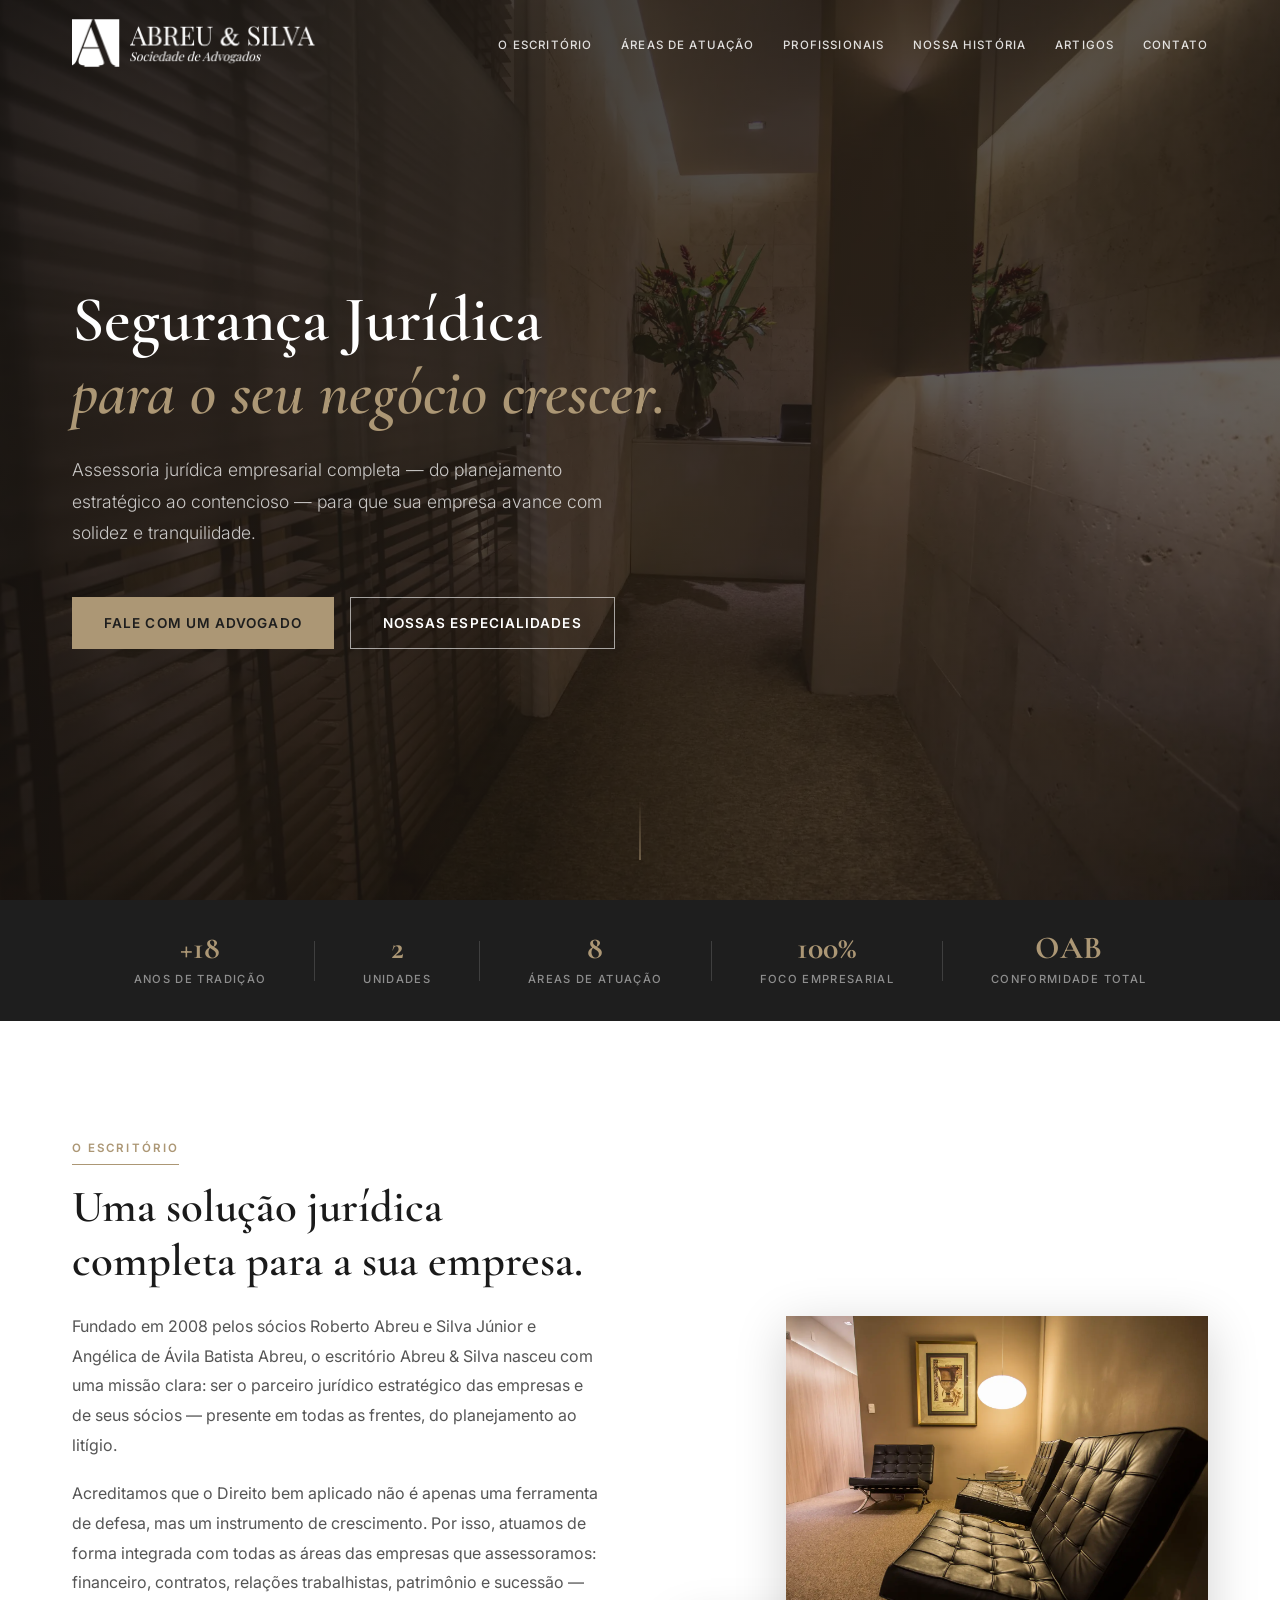
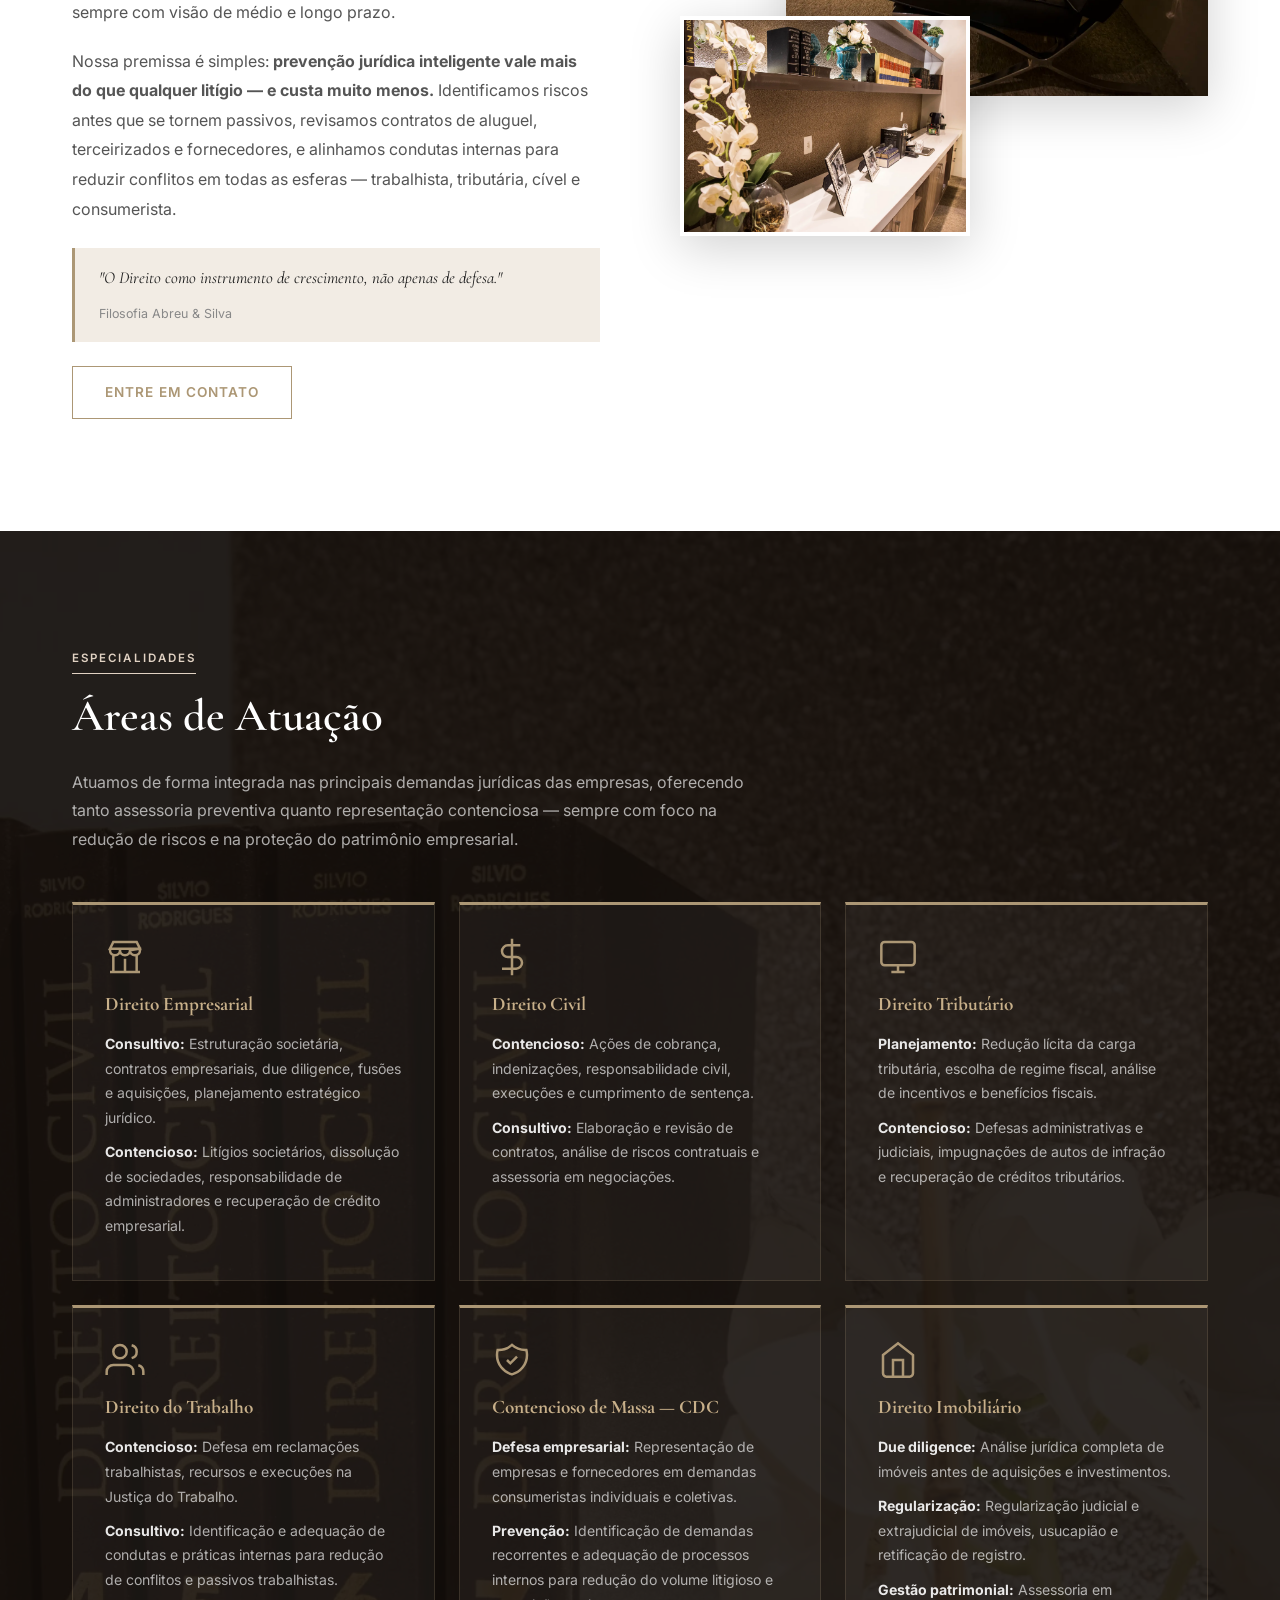
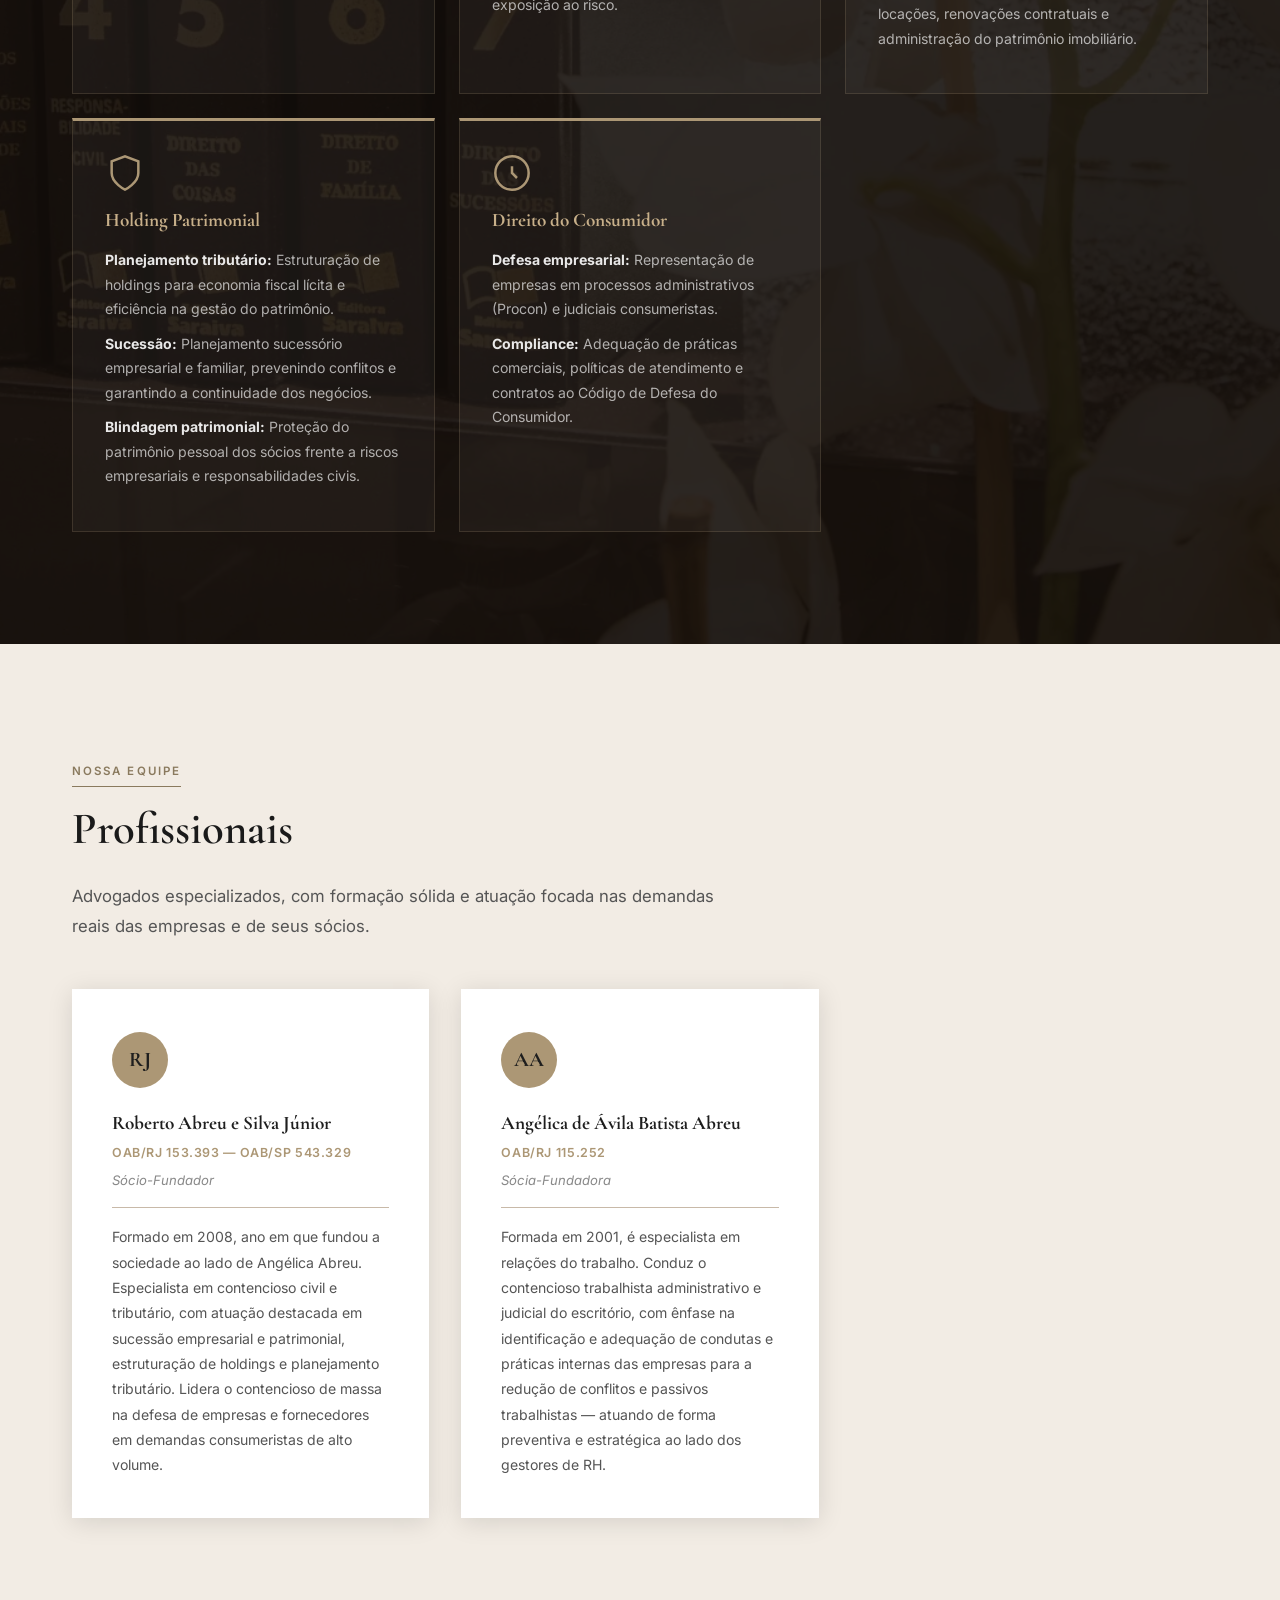
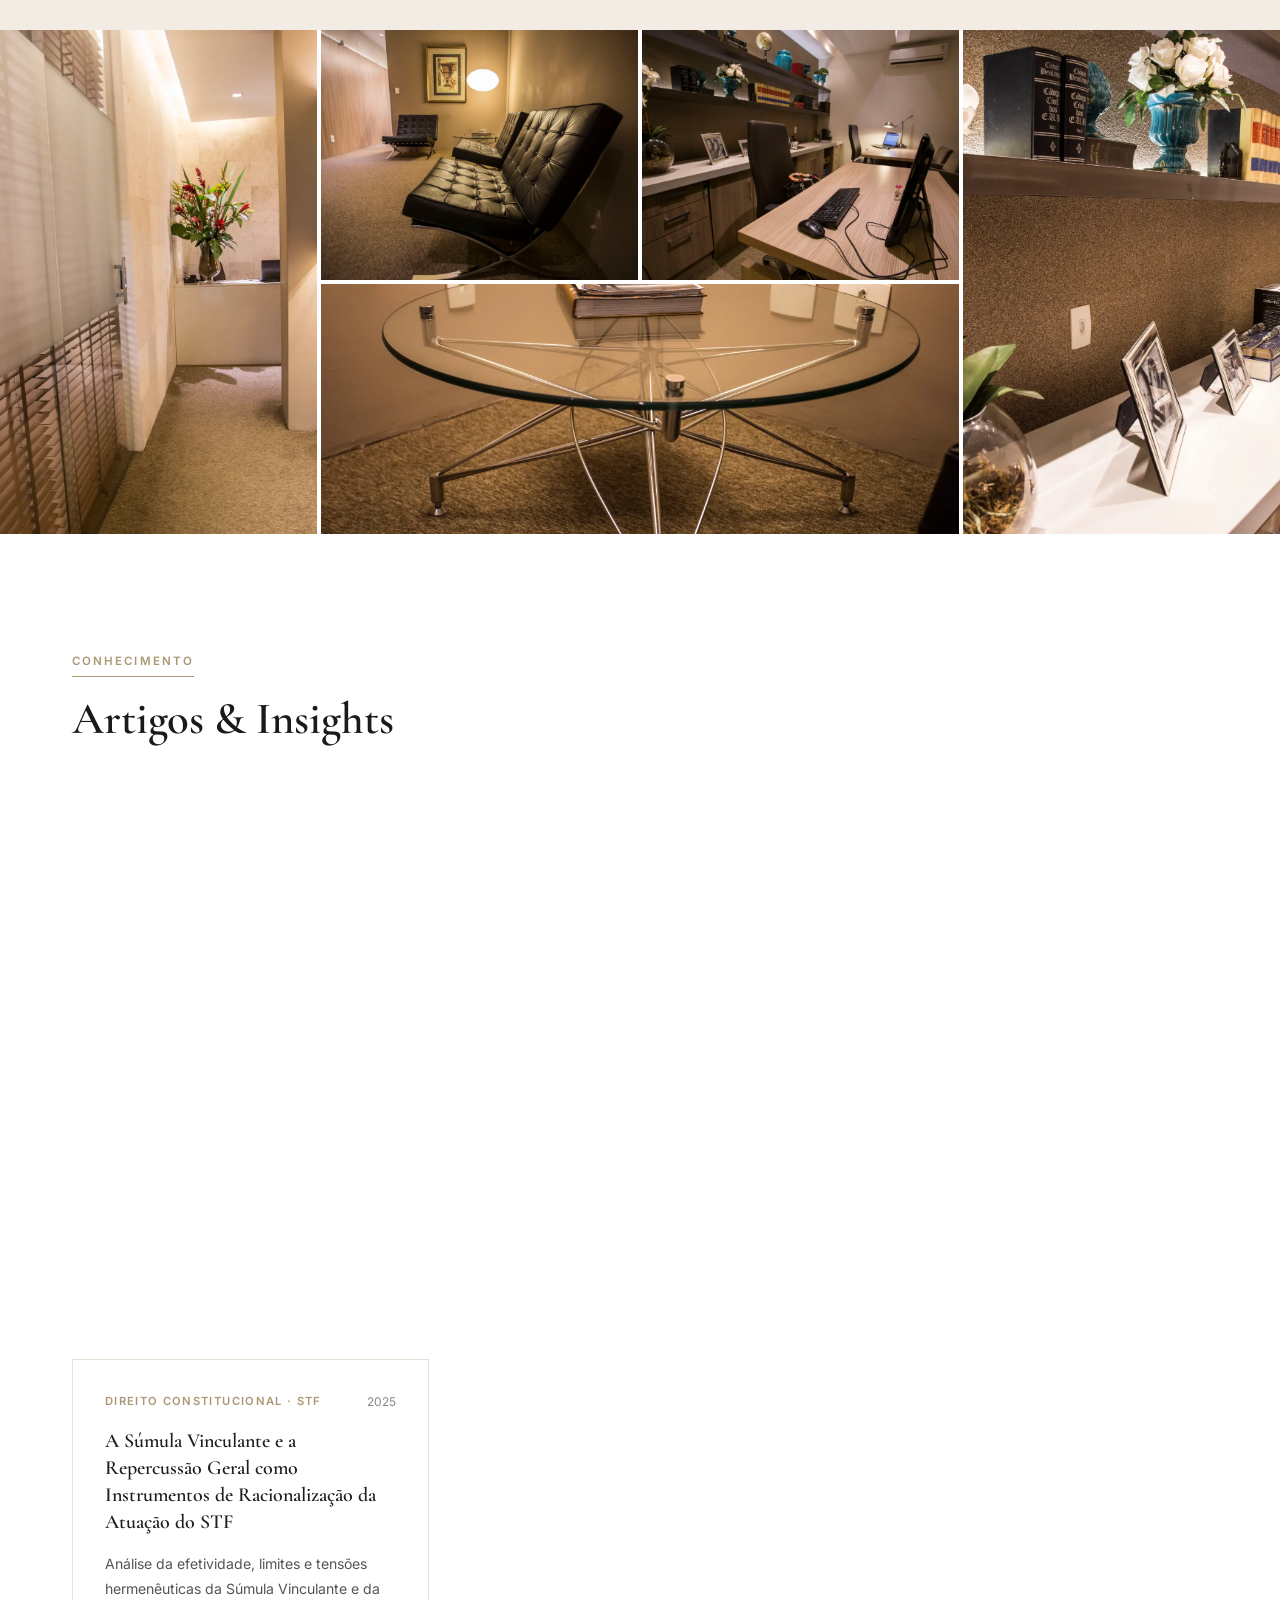
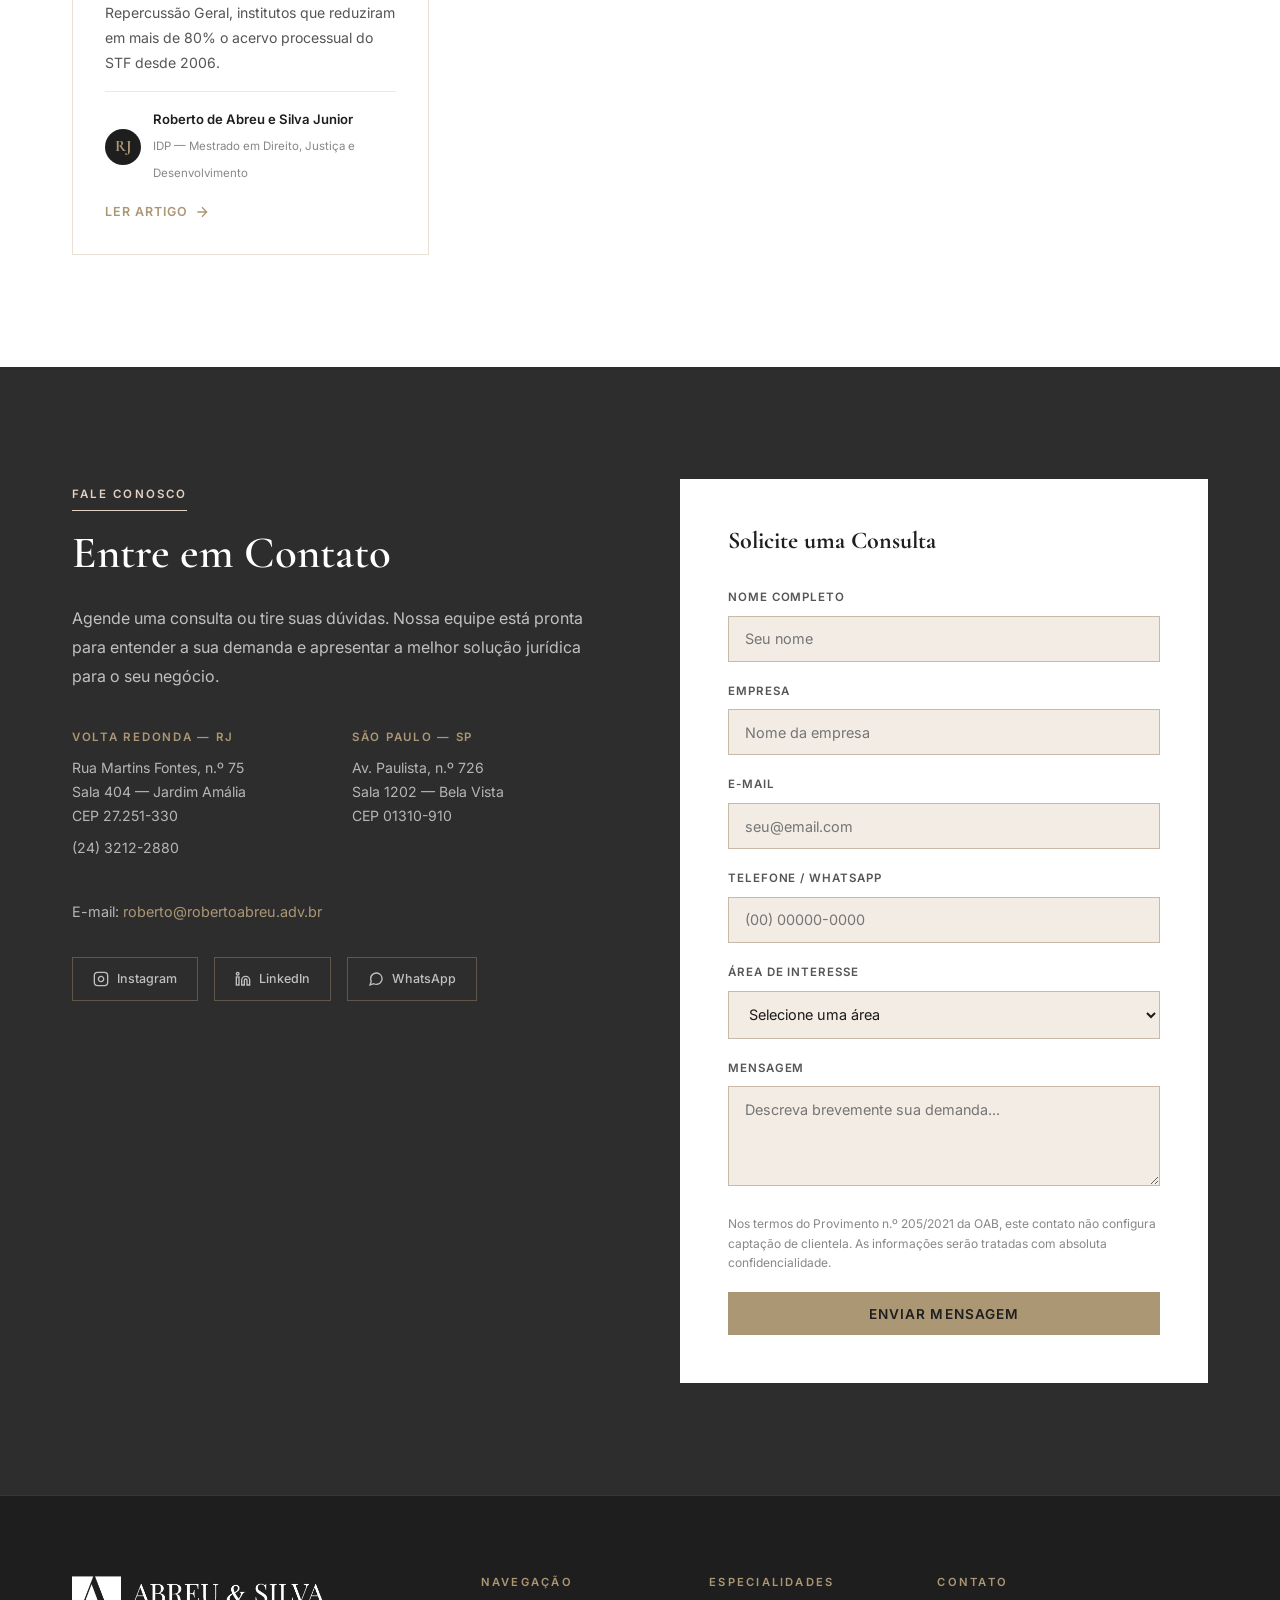
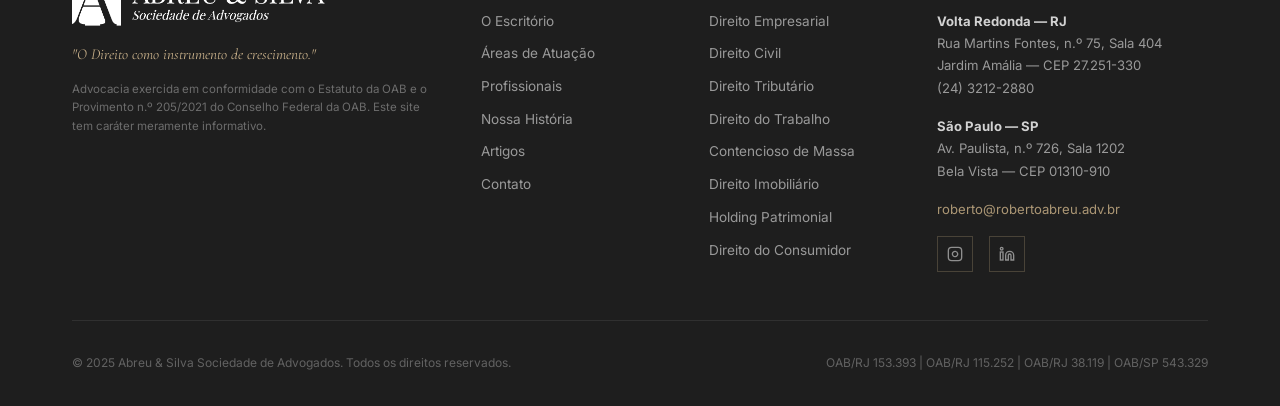
==== index.html @ a46a7dfd "Add files via upload" ====
<!DOCTYPE html>
<html lang="pt-BR">
<head>
  <meta charset="UTF-8">
  <meta name="viewport" content="width=device-width, initial-scale=1.0">
  <title>Abreu & Silva Sociedade de Advogados</title>
  <meta name="description" content="Assessoria jurídica empresarial completa. Direito Empresarial, Cível, Tributário, Trabalhista e do Consumidor. Volta Redonda – RJ e São Paulo – SP.">
  <link rel="preconnect" href="https://fonts.googleapis.com">
  <link rel="preconnect" href="https://fonts.gstatic.com" crossorigin>
  <link href="https://fonts.googleapis.com/css2?family=Cormorant+Garamond:ital,wght@0,400;0,600;0,700;1,400;1,600&family=Inter:wght@300;400;500;600&display=swap" rel="stylesheet">
  <link rel="stylesheet" href="style.css">
</head>
<body>

<!-- NAVBAR -->
<nav class="navbar" id="navbar">
  <div class="nav-container">
    <a href="#inicio" class="nav-logo">
      <img src="assets/logo.png" alt="Abreu & Silva Sociedade de Advogados">
    </a>
    <ul class="nav-links" id="navLinks">
      <li><a href="#sobre">O Escritório</a></li>
      <li><a href="#areas">Áreas de Atuação</a></li>
      <li><a href="#profissionais">Profissionais</a></li>
      <li><a href="nossa-historia.html">Nossa História</a></li>
      <li><a href="#artigos">Artigos</a></li>
      <li><a href="#contato">Contato</a></li>
    </ul>
    <button class="nav-toggle" id="navToggle" aria-label="Menu">
      <span></span><span></span><span></span>
    </button>
  </div>
</nav>

<!-- HERO -->
<section class="hero" id="inicio">
  <img src="assets/fotos/recepcao_entrada.webp" alt="Escritório Abreu & Silva" class="hero-bg">
  <div class="hero-overlay"></div>
  <div class="hero-content">
    <h1 class="hero-title">
      Segurança Jurídica<br>
      <em>para o seu negócio crescer.</em>
    </h1>
    <p class="hero-subtitle">
      Assessoria jurídica empresarial completa — do planejamento estratégico ao contencioso — 
      para que sua empresa avance com solidez e tranquilidade.
    </p>
    <div class="hero-cta-group">
      <a href="#contato" class="btn btn-gold">Fale com um Advogado</a>
      <a href="#areas" class="btn btn-outline">Nossas Especialidades</a>
    </div>
  </div>
  <div class="hero-scroll-indicator"><span></span></div>
</section>

<!-- HIGHLIGHT BAR -->
<div class="highlight-bar">
  <div class="highlight-container">
    <div class="highlight-item">
      <span class="highlight-number">+18</span>
      <span class="highlight-label">Anos de Tradição</span>
    </div>
    <div class="highlight-divider"></div>
    <div class="highlight-item">
      <span class="highlight-number">2</span>
      <span class="highlight-label">Unidades</span>
    </div>
    <div class="highlight-divider"></div>
    <div class="highlight-item">
      <span class="highlight-number">8</span>
      <span class="highlight-label">Áreas de Atuação</span>
    </div>
    <div class="highlight-divider"></div>
    <div class="highlight-item">
      <span class="highlight-number">100%</span>
      <span class="highlight-label">Foco Empresarial</span>
    </div>
    <div class="highlight-divider"></div>
    <div class="highlight-item">
      <span class="highlight-number">OAB</span>
      <span class="highlight-label">Conformidade Total</span>
    </div>
  </div>
</div>

<!-- SOBRE -->
<section class="sobre" id="sobre">
  <div class="container">
    <div class="sobre-grid">
      <div class="sobre-text">
        <span class="section-tag">O Escritório</span>
        <h2 class="section-title">Uma solução jurídica completa para a sua empresa.</h2>
        <p>
          Fundado em 2008 pelos sócios Roberto Abreu e Silva Júnior e Angélica de Ávila Batista Abreu, 
          o escritório Abreu &amp; Silva nasceu com uma missão clara: ser o parceiro jurídico estratégico 
          das empresas e de seus sócios — presente em todas as frentes, do planejamento ao litígio.
        </p>
        <p>
          Acreditamos que o Direito bem aplicado não é apenas uma ferramenta de defesa, mas um 
          instrumento de crescimento. Por isso, atuamos de forma integrada com todas as áreas das 
          empresas que assessoramos: financeiro, contratos, relações trabalhistas, patrimônio e 
          sucessão — sempre com visão de médio e longo prazo.
        </p>
        <p>
          Nossa premissa é simples: <strong>prevenção jurídica inteligente vale mais do que qualquer litígio — e custa muito menos.</strong> Identificamos riscos antes que se tornem passivos, revisamos contratos 
          de aluguel, terceirizados e fornecedores, e alinhamos condutas internas para reduzir 
          conflitos em todas as esferas — trabalhista, tributária, cível e consumerista.
        </p>
        <div class="sobre-lema">
          <em>"O Direito como instrumento de crescimento, não apenas de defesa."</em>
          <span>Filosofia Abreu &amp; Silva</span>
        </div>
        <a href="#contato" class="btn btn-gold-outline">Entre em Contato</a>
      </div>
      <div class="sobre-images">
        <div class="sobre-img-main">
          <img src="assets/fotos/sala_espera.webp" alt="Sala de espera do escritório">
        </div>
        <div class="sobre-img-secondary">
          <img src="assets/fotos/estante_escritorio.webp" alt="Biblioteca jurídica">
        </div>
      </div>
    </div>
  </div>
</section>

<!-- ÁREAS DE ATUAÇÃO -->
<section class="areas" id="areas">
  <img src="assets/fotos/livros_direito.webp" alt="" class="areas-bg-img">
  <div class="areas-bg-overlay"></div>
  <div class="areas-content container">
    <span class="section-tag section-tag-light">Especialidades</span>
    <h2 class="section-title section-title-light">Áreas de Atuação</h2>
    <p class="areas-intro">
      Atuamos de forma integrada nas principais demandas jurídicas das empresas, 
      oferecendo tanto assessoria preventiva quanto representação contenciosa — 
      sempre com foco na redução de riscos e na proteção do patrimônio empresarial.
    </p>
    <div class="areas-grid">

      <!-- Direito Empresarial -->
      <div class="area-card">
        <div class="area-icon">
          <svg viewBox="0 0 24 24" fill="none" stroke="currentColor" stroke-width="1.5">
            <path d="M3 21h18M3 7v1a3 3 0 006 0V7m0 1a3 3 0 006 0V7m0 1a3 3 0 006 0V7H3l2-4h14l2 4zM5 21V10.85"/>
            <path d="M19 21V10.85M12 21V13"/>
          </svg>
        </div>
        <h3>Direito Empresarial</h3>
        <p><strong>Consultivo:</strong> Estruturação societária, contratos empresariais, due diligence, fusões e aquisições, planejamento estratégico jurídico.</p>
        <p><strong>Contencioso:</strong> Litígios societários, dissolução de sociedades, responsabilidade de administradores e recuperação de crédito empresarial.</p>
      </div>

      <!-- Direito Civil -->
      <div class="area-card">
        <div class="area-icon">
          <svg viewBox="0 0 24 24" fill="none" stroke="currentColor" stroke-width="1.5">
            <path d="M12 1v22M17 5H9.5a3.5 3.5 0 000 7h5a3.5 3.5 0 010 7H6"/>
          </svg>
        </div>
        <h3>Direito Civil</h3>
        <p><strong>Contencioso:</strong> Ações de cobrança, indenizações, responsabilidade civil, execuções e cumprimento de sentença.</p>
        <p><strong>Consultivo:</strong> Elaboração e revisão de contratos, análise de riscos contratuais e assessoria em negociações.</p>
      </div>

      <!-- Direito Tributário -->
      <div class="area-card">
        <div class="area-icon">
          <svg viewBox="0 0 24 24" fill="none" stroke="currentColor" stroke-width="1.5">
            <rect x="2" y="3" width="20" height="14" rx="2"/>
            <path d="M8 21h8M12 17v4"/>
          </svg>
        </div>
        <h3>Direito Tributário</h3>
        <p><strong>Planejamento:</strong> Redução lícita da carga tributária, escolha de regime fiscal, análise de incentivos e benefícios fiscais.</p>
        <p><strong>Contencioso:</strong> Defesas administrativas e judiciais, impugnações de autos de infração e recuperação de créditos tributários.</p>
      </div>

      <!-- Direito do Trabalho -->
      <div class="area-card">
        <div class="area-icon">
          <svg viewBox="0 0 24 24" fill="none" stroke="currentColor" stroke-width="1.5">
            <path d="M17 21v-2a4 4 0 00-4-4H5a4 4 0 00-4 4v2"/>
            <circle cx="9" cy="7" r="4"/>
            <path d="M23 21v-2a4 4 0 00-3-3.87M16 3.13a4 4 0 010 7.75"/>
          </svg>
        </div>
        <h3>Direito do Trabalho</h3>
        <p><strong>Contencioso:</strong> Defesa em reclamações trabalhistas, recursos e execuções na Justiça do Trabalho.</p>
        <p><strong>Consultivo:</strong> Identificação e adequação de condutas e práticas internas para redução de conflitos e passivos trabalhistas.</p>
      </div>

      <!-- Contencioso de Massa / CDC -->
      <div class="area-card">
        <div class="area-icon">
          <svg viewBox="0 0 24 24" fill="none" stroke="currentColor" stroke-width="1.5">
            <path d="M9 12l2 2 4-4m5.618-4.016A11.955 11.955 0 0112 2.944a11.955 11.955 0 01-8.618 3.04A12.02 12.02 0 003 9c0 5.591 3.824 10.29 9 11.622 5.176-1.332 9-6.03 9-11.622 0-1.042-.133-2.052-.382-3.016z"/>
          </svg>
        </div>
        <h3>Contencioso de Massa — CDC</h3>
        <p><strong>Defesa empresarial:</strong> Representação de empresas e fornecedores em demandas consumeristas individuais e coletivas.</p>
        <p><strong>Prevenção:</strong> Identificação de demandas recorrentes e adequação de processos internos para redução do volume litigioso e exposição ao risco.</p>
      </div>

      <!-- Direito Imobiliário -->
      <div class="area-card">
        <div class="area-icon">
          <svg viewBox="0 0 24 24" fill="none" stroke="currentColor" stroke-width="1.5">
            <path d="M3 9l9-7 9 7v11a2 2 0 01-2 2H5a2 2 0 01-2-2z"/>
            <polyline points="9,22 9,12 15,12 15,22"/>
          </svg>
        </div>
        <h3>Direito Imobiliário</h3>
        <p><strong>Due diligence:</strong> Análise jurídica completa de imóveis antes de aquisições e investimentos.</p>
        <p><strong>Regularização:</strong> Regularização judicial e extrajudicial de imóveis, usucapião e retificação de registro.</p>
        <p><strong>Gestão patrimonial:</strong> Assessoria em locações, renovações contratuais e administração do patrimônio imobiliário.</p>
      </div>

      <!-- Holding Patrimonial -->
      <div class="area-card">
        <div class="area-icon">
          <svg viewBox="0 0 24 24" fill="none" stroke="currentColor" stroke-width="1.5">
            <path d="M12 22s8-4 8-10V5l-8-3-8 3v7c0 6 8 10 8 10z"/>
          </svg>
        </div>
        <h3>Holding Patrimonial</h3>
        <p><strong>Planejamento tributário:</strong> Estruturação de holdings para economia fiscal lícita e eficiência na gestão do patrimônio.</p>
        <p><strong>Sucessão:</strong> Planejamento sucessório empresarial e familiar, prevenindo conflitos e garantindo a continuidade dos negócios.</p>
        <p><strong>Blindagem patrimonial:</strong> Proteção do patrimônio pessoal dos sócios frente a riscos empresariais e responsabilidades civis.</p>
      </div>

      <!-- Direito do Consumidor -->
      <div class="area-card">
        <div class="area-icon">
          <svg viewBox="0 0 24 24" fill="none" stroke="currentColor" stroke-width="1.5">
            <circle cx="12" cy="12" r="10"/>
            <path d="M12 8v4l3 3"/>
          </svg>
        </div>
        <h3>Direito do Consumidor</h3>
        <p><strong>Defesa empresarial:</strong> Representação de empresas em processos administrativos (Procon) e judiciais consumeristas.</p>
        <p><strong>Compliance:</strong> Adequação de práticas comerciais, políticas de atendimento e contratos ao Código de Defesa do Consumidor.</p>
      </div>

    </div>
  </div>
</section>

<!-- PROFISSIONAIS -->
<section class="profissionais" id="profissionais">
  <div class="container">
    <span class="section-tag section-tag-gold">Nossa Equipe</span>
    <h2 class="section-title">Profissionais</h2>
    <p class="section-intro">
      Advogados especializados, com formação sólida e atuação focada nas demandas 
      reais das empresas e de seus sócios.
    </p>
    <div class="profissionais-grid-3">

      <!-- Roberto Junior -->
      <div class="prof-card">
        <div class="prof-monogram">RJ</div>
        <div class="prof-info">
          <h3>Roberto Abreu e Silva Júnior</h3>
          <p class="prof-oab">OAB/RJ 153.393 — OAB/SP 543.329</p>
          <p class="prof-titulo">Sócio-Fundador</p>
          <p class="prof-bio">
            Formado em 2008, ano em que fundou a sociedade ao lado de Angélica Abreu. 
            Especialista em contencioso civil e tributário, com atuação destacada em 
            sucessão empresarial e patrimonial, estruturação de holdings e planejamento 
            tributário. Lidera o contencioso de massa na defesa de empresas e 
            fornecedores em demandas consumeristas de alto volume.
          </p>
        </div>
      </div>

      <!-- Angélica -->
      <div class="prof-card">
        <div class="prof-monogram">AA</div>
        <div class="prof-info">
          <h3>Angélica de Ávila Batista Abreu</h3>
          <p class="prof-oab">OAB/RJ 115.252</p>
          <p class="prof-titulo">Sócia-Fundadora</p>
          <p class="prof-bio">
            Formada em 2001, é especialista em relações do trabalho. Conduz o 
            contencioso trabalhista administrativo e judicial do escritório, com 
            ênfase na identificação e adequação de condutas e práticas internas 
            das empresas para a redução de conflitos e passivos trabalhistas — 
            atuando de forma preventiva e estratégica ao lado dos gestores de RH.
          </p>
        </div>
      </div>


    </div>
  </div>
</section>

<!-- GALERIA -->
<section class="galeria" id="galeria">
  <div class="galeria-grid">
    <div class="galeria-item galeria-item-tall">
      <img src="assets/fotos/recepcao_corredor.webp" alt="Corredor do escritório">
      <div class="galeria-overlay"><span>Recepção</span></div>
    </div>
    <div class="galeria-item">
      <img src="assets/fotos/sala_espera.webp" alt="Sala de espera">
      <div class="galeria-overlay"><span>Sala de Espera</span></div>
    </div>
    <div class="galeria-item">
      <img src="assets/fotos/escritorio_geral.webp" alt="Ambiente do escritório">
      <div class="galeria-overlay"><span>Escritório</span></div>
    </div>
    <div class="galeria-item galeria-item-tall">
      <img src="assets/fotos/estante_escritorio.webp" alt="Biblioteca jurídica">
      <div class="galeria-overlay"><span>Biblioteca</span></div>
    </div>
    <div class="galeria-item galeria-item-wide">
      <img src="assets/fotos/mesa_reuniao.webp" alt="Sala de reunião">
      <div class="galeria-overlay"><span>Sala de Reunião</span></div>
    </div>
  </div>
</section>

<!-- HOMENAGEM MOVIDA PARA nossa-historia.html -->


<!-- ARTIGOS -->
<section class="artigos" id="artigos">
  <div class="container">
    <span class="section-tag">Conhecimento</span>
    <h2 class="section-title">Artigos &amp; Insights</h2>
    <div class="artigos-grid">

      <!-- CARD ARTIGO 2 -->
      <article class="artigo-card">
        <div class="artigo-card-header">
          <span class="artigo-card-categoria">Direito Processual · Cooperação Judiciária</span>
          <span class="artigo-card-data">2025</span>
        </div>
        <h3 class="artigo-card-titulo">A Cooperação Judiciária Nacional: Fundamentos, Práticas e Desafios na Efetivação da Prestação Jurisdicional</h3>
        <p class="artigo-card-resumo">Análise do instituto da cooperação judiciária nacional, consolidado pelo CPC/2015 e pela Resolução CNJ nº 350/2020, como instrumento de eficiência processual e democratização do acesso à justiça.</p>
        <div class="artigo-card-footer">
          <div class="artigo-card-autor">
            <div class="artigo-card-monograma">RJ</div>
            <div>
              <strong>Roberto de Abreu e Silva Junior</strong>
              <span>OAB/RJ 153.393 · OAB/SP 543.329</span>
            </div>
          </div>
          <a href="artigo-cooperacao-judiciaria.html" class="artigo-card-link">
            Ler artigo
            <svg viewBox="0 0 24 24" fill="none" stroke="currentColor" stroke-width="2" width="16" height="16"><path d="M5 12h14M12 5l7 7-7 7"/></svg>
          </a>
        </div>
      </article>

      <!-- CARD ARTIGO 3 -->
      <article class="artigo-card">
        <div class="artigo-card-header">
          <span class="artigo-card-categoria">Direito Tributário · Reforma Tributária</span>
          <span class="artigo-card-data">2025</span>
        </div>
        <h3 class="artigo-card-titulo">A Análise Econômica do Direito e os Impactos da Reforma Tributária nos Contratos de Locação de Imóveis no Brasil</h3>
        <p class="artigo-card-resumo">Estudo dos impactos da EC nº 132/2023 e da LC nº 214/2025 nos contratos de locação, com análise econômica dos custos de transação, neutralidade tributária e estratégias de adequação para locadores e locatários.</p>
        <div class="artigo-card-footer">
          <div class="artigo-card-autor">
            <div class="artigo-card-monograma">RJ</div>
            <div>
              <strong>Roberto de Abreu e Silva Junior</strong>
              <span>OAB/RJ 153.393 · OAB/SP 543.329</span>
            </div>
          </div>
          <a href="artigo-reforma-tributaria-locacoes.html" class="artigo-card-link">
            Ler artigo
            <svg viewBox="0 0 24 24" fill="none" stroke="currentColor" stroke-width="2" width="16" height="16"><path d="M5 12h14M12 5l7 7-7 7"/></svg>
          </a>
        </div>
      </article>

      <!-- CARD ARTIGO 4 -->
      <article class="artigo-card">
        <div class="artigo-card-header">
          <span class="artigo-card-categoria">Direito Tributário · Políticas Públicas</span>
          <span class="artigo-card-data">2025</span>
        </div>
        <h3 class="artigo-card-titulo">Diagnóstico Institucional e Proposta de Aprimoramento da Política Pública de Implementação do IBS/CBS no Setor de Locação de Imóveis</h3>
        <p class="artigo-card-resumo">Dossiê jurídico com diagnóstico institucional da implementação do IBS/CBS no setor de locação, identificando falhas de governança e propondo aprimoramentos normativos para garantir neutralidade tributária e segurança jurídica.</p>
        <div class="artigo-card-footer">
          <div class="artigo-card-autor">
            <div class="artigo-card-monograma">RJ</div>
            <div>
              <strong>Roberto de Abreu e Silva Junior</strong>
              <span>OAB/RJ 153.393 · OAB/SP 543.329</span>
            </div>
          </div>
          <a href="artigo-dossie-ibs-cbs.html" class="artigo-card-link">
            Ler artigo
            <svg viewBox="0 0 24 24" fill="none" stroke="currentColor" stroke-width="2" width="16" height="16"><path d="M5 12h14M12 5l7 7-7 7"/></svg>
          </a>
        </div>
      </article>

      <!-- CARD ARTIGO 5 -->
      <article class="artigo-card">
        <div class="artigo-card-header">
          <span class="artigo-card-categoria">Direito Constitucional · STF</span>
          <span class="artigo-card-data">2025</span>
        </div>
        <h3 class="artigo-card-titulo">A Súmula Vinculante e a Repercussão Geral como Instrumentos de Racionalização da Atuação do STF</h3>
        <p class="artigo-card-resumo">Análise da efetividade, limites e tensões hermenêuticas da Súmula Vinculante e da Repercussão Geral, institutos que reduziram em mais de 80% o acervo processual do STF desde 2006.</p>
        <div class="artigo-card-footer">
          <div class="artigo-card-autor">
            <div class="artigo-card-monograma">RJ</div>
            <div>
              <strong>Roberto de Abreu e Silva Junior</strong>
              <span>IDP — Mestrado em Direito, Justiça e Desenvolvimento</span>
            </div>
          </div>
          <a href="artigo-sumula-vinculante-repercussao-geral.html" class="artigo-card-link">
            Ler artigo
            <svg viewBox="0 0 24 24" fill="none" stroke="currentColor" stroke-width="2" width="16" height="16"><path d="M5 12h14M12 5l7 7-7 7"/></svg>
          </a>
        </div>
      </article>

    </div>
  </div>
</section>

<!-- CONTATO -->
<section class="contato" id="contato">
  <div class="container">
    <div class="contato-grid">
      <div class="contato-info">
        <span class="section-tag section-tag-light">Fale Conosco</span>
        <h2 class="section-title section-title-light">Entre em Contato</h2>
        <p class="contato-intro">
          Agende uma consulta ou tire suas dúvidas. Nossa equipe está pronta para 
          entender a sua demanda e apresentar a melhor solução jurídica para o seu negócio.
        </p>
        <div class="contato-unidades">
          <div class="unidade">
            <h4>Volta Redonda — RJ</h4>
            <p>Rua Martins Fontes, n.º 75<br>Sala 404 — Jardim Amália<br>CEP 27.251-330</p>
            <p>(24) 3212-2880</p>
          </div>
          <div class="unidade">
            <h4>São Paulo — SP</h4>
            <p>Av. Paulista, n.º 726<br>Sala 1202 — Bela Vista<br>CEP 01310-910</p>
          </div>
        </div>
        <p class="contato-email">
          E-mail: <a href="mailto:roberto@robertoabreu.adv.br">roberto@robertoabreu.adv.br</a>
        </p>
        <div class="contato-social">
          <a href="https://www.instagram.com/abreuesilvaadvogados/" target="_blank" rel="noopener" class="social-btn">
            <svg viewBox="0 0 24 24" fill="none" stroke="currentColor" stroke-width="2">
              <rect x="2" y="2" width="20" height="20" rx="5" ry="5"/>
              <path d="M16 11.37A4 4 0 1112.63 8 4 4 0 0116 11.37z"/>
              <line x1="17.5" y1="6.5" x2="17.51" y2="6.5"/>
            </svg>
            Instagram
          </a>
          <a href="https://www.linkedin.com/in/roberto-de-abreu-e-silva-junior-770903190/" target="_blank" rel="noopener" class="social-btn">
            <svg viewBox="0 0 24 24" fill="none" stroke="currentColor" stroke-width="2">
              <path d="M16 8a6 6 0 016 6v7h-4v-7a2 2 0 00-2-2 2 2 0 00-2 2v7h-4v-7a6 6 0 016-6z"/>
              <rect x="2" y="9" width="4" height="12"/>
              <circle cx="4" cy="4" r="2"/>
            </svg>
            LinkedIn
          </a>
          <a href="https://wa.me/5524999862226" target="_blank" rel="noopener" class="social-btn">
            <svg viewBox="0 0 24 24" fill="none" stroke="currentColor" stroke-width="2">
              <path d="M21 11.5a8.38 8.38 0 01-.9 3.8 8.5 8.5 0 01-7.6 4.7 8.38 8.38 0 01-3.8-.9L3 21l1.9-5.7a8.38 8.38 0 01-.9-3.8 8.5 8.5 0 014.7-7.6 8.38 8.38 0 013.8-.9h.5a8.48 8.48 0 018 8v.5z"/>
            </svg>
            WhatsApp
          </a>
        </div>
      </div>
      <div class="contato-form-wrap">
        <form class="contato-form" action="https://formspree.io/f/roberto@robertoabreu.adv.br" method="POST" id="contato-form">
          <input type="hidden" name="_subject" value="Nova consulta pelo site — Abreu & Silva">
          <input type="hidden" name="_replyto" value="">
          <h3>Solicite uma Consulta</h3>
          <div class="form-group">
            <label for="nome">Nome Completo</label>
            <input type="text" id="nome" name="nome" placeholder="Seu nome" required>
          </div>
          <div class="form-group">
            <label for="empresa">Empresa</label>
            <input type="text" id="empresa" name="empresa" placeholder="Nome da empresa">
          </div>
          <div class="form-group">
            <label for="email">E-mail</label>
            <input type="email" id="email" name="email" placeholder="seu@email.com" required>
          </div>
          <div class="form-group">
            <label for="telefone">Telefone / WhatsApp</label>
            <input type="tel" id="telefone" name="telefone" placeholder="(00) 00000-0000">
          </div>
          <div class="form-group">
            <label for="area">Área de Interesse</label>
            <select id="area" name="area">
              <option value="">Selecione uma área</option>
              <option>Direito Empresarial</option>
              <option>Direito Civil</option>
              <option>Direito Tributário</option>
              <option>Direito do Trabalho</option>
              <option>Contencioso de Massa / CDC</option>
              <option>Direito Imobiliário</option>
              <option>Holding Patrimonial</option>
              <option>Direito do Consumidor</option>
            </select>
          </div>
          <div class="form-group">
            <label for="mensagem">Mensagem</label>
            <textarea id="mensagem" name="mensagem" placeholder="Descreva brevemente sua demanda..."></textarea>
          </div>
          <p class="form-disclaimer">
            Nos termos do Provimento n.º 205/2021 da OAB, este contato não configura 
            captação de clientela. As informações serão tratadas com absoluta confidencialidade.
          </p>
          <button type="submit" class="btn btn-gold btn-full">Enviar Mensagem</button>
        </form>
      </div>
    </div>
  </div>
</section>

<!-- FOOTER -->
<footer class="footer">
  <div class="container">
    <div class="footer-grid">
      <div class="footer-brand">
        <img src="assets/logo.png" alt="Abreu & Silva" class="footer-logo">
        <p class="footer-tagline">"O Direito como instrumento de crescimento."</p>
        <p class="footer-oab-disclaimer">
          Advocacia exercida em conformidade com o Estatuto da OAB e o 
          Provimento n.º 205/2021 do Conselho Federal da OAB. 
          Este site tem caráter meramente informativo.
        </p>
      </div>
      <div class="footer-links">
        <h4>Navegação</h4>
        <ul>
          <li><a href="#sobre">O Escritório</a></li>
          <li><a href="#areas">Áreas de Atuação</a></li>
          <li><a href="#profissionais">Profissionais</a></li>
          <li><a href="nossa-historia.html">Nossa História</a></li>
          <li><a href="#artigos">Artigos</a></li>
          <li><a href="#contato">Contato</a></li>
        </ul>
      </div>
      <div class="footer-areas">
        <h4>Especialidades</h4>
        <ul>
          <li>Direito Empresarial</li>
          <li>Direito Civil</li>
          <li>Direito Tributário</li>
          <li>Direito do Trabalho</li>
          <li>Contencioso de Massa</li>
          <li>Direito Imobiliário</li>
          <li>Holding Patrimonial</li>
          <li>Direito do Consumidor</li>
        </ul>
      </div>
      <div class="footer-contato">
        <h4>Contato</h4>
        <p><strong>Volta Redonda — RJ</strong><br>
        Rua Martins Fontes, n.º 75, Sala 404<br>
        Jardim Amália — CEP 27.251-330<br>
        (24) 3212-2880</p>
        <p><strong>São Paulo — SP</strong><br>
        Av. Paulista, n.º 726, Sala 1202<br>
        Bela Vista — CEP 01310-910</p>
        <p><a href="mailto:roberto@robertoabreu.adv.br">roberto@robertoabreu.adv.br</a></p>
        <div class="footer-social">
          <a href="https://www.instagram.com/abreuesilvaadvogados/" target="_blank" rel="noopener" aria-label="Instagram">
            <svg width="16" height="16" viewBox="0 0 24 24" fill="none" stroke="currentColor" stroke-width="2">
              <rect x="2" y="2" width="20" height="20" rx="5" ry="5"/>
              <path d="M16 11.37A4 4 0 1112.63 8 4 4 0 0116 11.37z"/>
              <line x1="17.5" y1="6.5" x2="17.51" y2="6.5"/>
            </svg>
          </a>
          <a href="https://www.linkedin.com/in/roberto-de-abreu-e-silva-junior-770903190/" target="_blank" rel="noopener" aria-label="LinkedIn">
            <svg width="16" height="16" viewBox="0 0 24 24" fill="none" stroke="currentColor" stroke-width="2">
              <path d="M16 8a6 6 0 016 6v7h-4v-7a2 2 0 00-2-2 2 2 0 00-2 2v7h-4v-7a6 6 0 016-6z"/>
              <rect x="2" y="9" width="4" height="12"/>
              <circle cx="4" cy="4" r="2"/>
            </svg>
          </a>
        </div>
      </div>
    </div>
    <div class="footer-bottom">
      <p>&copy; 2025 Abreu &amp; Silva Sociedade de Advogados. Todos os direitos reservados.</p>
      <p>OAB/RJ 153.393 | OAB/RJ 115.252 | OAB/RJ 38.119 | OAB/SP 543.329</p>
    </div>
  </div>
</footer>

<script src="script.js"></script>
</body>
</html>
---- style.css ----
/* ABREU & SILVA — Paleta: Dourado #AC9775 | Carvão #1E1E1E | Bege #E1D2C3 */
:root {
  --gold: #AC9775; --gold-dark: #8a7a5e; --gold-light: #c8b08a;
  --charcoal: #1E1E1E; --charcoal-mid: #2d2d2d;
  --cream: #E1D2C3; --cream-light: #f2ece4; --cream-dark: #c8b9a8;
  --white: #FFFFFF; --text-dark: #1a1a1a; --text-mid: #555; --text-light: #888;
  --font-serif: 'Cormorant Garamond', Georgia, serif;
  --font-sans: 'Inter', -apple-system, sans-serif;
  --transition: 0.3s ease;
  --shadow: 0 4px 24px rgba(0,0,0,0.12);
  --shadow-lg: 0 12px 48px rgba(0,0,0,0.18);
}
*, *::before, *::after { box-sizing: border-box; margin: 0; padding: 0; }
html { scroll-behavior: smooth; font-size: 16px; }
body { font-family: var(--font-sans); color: var(--text-dark); background: var(--white); line-height: 1.7; overflow-x: hidden; }
img { max-width: 100%; height: auto; display: block; }
a { text-decoration: none; color: inherit; }
ul { list-style: none; }
.container { max-width: 1200px; margin: 0 auto; padding: 0 2rem; }
h1, h2, h3, h4 { font-family: var(--font-serif); line-height: 1.2; }
em { font-style: italic; color: var(--gold); }
.section-tag { display: inline-block; font-family: var(--font-sans); font-size: 0.72rem; font-weight: 600; letter-spacing: 0.18em; text-transform: uppercase; color: var(--gold); border-bottom: 1px solid var(--gold); padding-bottom: 0.3rem; margin-bottom: 1rem; }
.section-tag-light { color: var(--cream); border-color: var(--cream); }
.section-tag-gold { color: var(--gold-dark); border-color: var(--gold-dark); }
.section-title { font-family: var(--font-serif); font-size: clamp(1.8rem, 3.5vw, 2.8rem); font-weight: 600; margin-bottom: 1.5rem; }
.section-title-light { color: var(--white); }
.section-intro { font-size: 1.05rem; color: var(--text-mid); max-width: 680px; margin-bottom: 3rem; line-height: 1.8; }
.btn { display: inline-flex; align-items: center; gap: 0.5rem; padding: 0.85rem 2rem; font-family: var(--font-sans); font-size: 0.85rem; font-weight: 600; letter-spacing: 0.08em; text-transform: uppercase; transition: all var(--transition); cursor: pointer; border: none; }
.btn-gold { background: var(--gold); color: var(--charcoal); }
.btn-gold:hover { background: var(--gold-dark); transform: translateY(-2px); box-shadow: var(--shadow); }
.btn-outline { background: transparent; color: var(--white); border: 1px solid rgba(255,255,255,0.6); }
.btn-outline:hover { background: rgba(255,255,255,0.1); }
.btn-gold-outline { background: transparent; color: var(--gold); border: 1px solid var(--gold); }
.btn-gold-outline:hover { background: var(--gold); color: var(--charcoal); }
.btn-full { width: 100%; justify-content: center; }
.navbar { position: fixed; top: 0; left: 0; right: 0; z-index: 1000; padding: 1.2rem 0; transition: all var(--transition); background: transparent; }
.navbar.scrolled { background: var(--charcoal); padding: 0.8rem 0; box-shadow: 0 2px 20px rgba(0,0,0,0.3); }
.nav-container { max-width: 1200px; margin: 0 auto; padding: 0 2rem; display: flex; align-items: center; justify-content: space-between; }
.nav-logo img { height: 48px; width: auto; filter: brightness(0) invert(1); }
.nav-links { display: flex; gap: 1.8rem; align-items: center; }
.nav-links a { font-size: 0.72rem; font-weight: 500; letter-spacing: 0.1em; text-transform: uppercase; color: rgba(255,255,255,0.85); transition: color var(--transition); position: relative; white-space: nowrap; }
.nav-links a::after { content: ''; position: absolute; bottom: -4px; left: 0; width: 0; height: 1px; background: var(--gold); transition: width var(--transition); }
.nav-links a:hover { color: var(--gold); }
.nav-links a:hover::after { width: 100%; }
.nav-toggle { display: none; flex-direction: column; gap: 5px; background: none; border: none; cursor: pointer; }
.nav-toggle span { display: block; width: 24px; height: 2px; background: var(--white); }
.hero { position: relative; min-height: 100vh; display: flex; align-items: center; overflow: hidden; }
.hero-bg { position: absolute; inset: 0; width: 100%; height: 100%; object-fit: cover; object-position: center; z-index: 0; }
.hero-overlay { position: absolute; inset: 0; background: linear-gradient(135deg, rgba(20,18,16,0.88) 0%, rgba(30,25,20,0.75) 50%, rgba(20,18,16,0.6) 100%); z-index: 1; }
.hero-content { position: relative; z-index: 2; max-width: 1200px; margin: 0 auto; padding: 8rem 2rem 6rem; width: 100%; }
.hero-title { font-family: var(--font-serif); font-size: clamp(2.2rem, 5vw, 4rem); font-weight: 600; color: var(--white); margin-bottom: 1.5rem; max-width: 700px; line-height: 1.15; }
.hero-title em { display: block; color: var(--gold); }
.hero-subtitle { font-size: 1.1rem; color: rgba(255,255,255,0.75); max-width: 560px; margin-bottom: 3rem; font-weight: 300; line-height: 1.8; }
.hero-cta-group { display: flex; gap: 1rem; flex-wrap: wrap; }
.hero-scroll-indicator { position: absolute; bottom: 2.5rem; left: 50%; transform: translateX(-50%); z-index: 2; }
.hero-scroll-indicator span { display: block; width: 1px; height: 60px; background: linear-gradient(to bottom, transparent, var(--gold)); animation: scrollPulse 2s ease-in-out infinite; }
@keyframes scrollPulse { 0%, 100% { opacity: 0.3; } 50% { opacity: 1; } }
.highlight-bar { background: var(--charcoal); padding: 2rem 0; }
.highlight-container { max-width: 1200px; margin: 0 auto; padding: 0 2rem; display: flex; align-items: center; justify-content: center; flex-wrap: wrap; }
.highlight-item { display: flex; flex-direction: column; align-items: center; padding: 0 3rem; text-align: center; }
.highlight-number { font-family: var(--font-serif); font-size: 2rem; font-weight: 700; color: var(--gold); line-height: 1; }
.highlight-label { font-size: 0.7rem; font-weight: 500; letter-spacing: 0.12em; text-transform: uppercase; color: rgba(255,255,255,0.5); margin-top: 0.4rem; }
.highlight-divider { width: 1px; height: 40px; background: rgba(255,255,255,0.15); }
.sobre { padding: 7rem 0; background: var(--white); }
.sobre-grid { display: grid; grid-template-columns: 1fr 1fr; gap: 5rem; align-items: center; }
.sobre-text p { color: var(--text-mid); margin-bottom: 1.2rem; font-size: 1rem; line-height: 1.85; }
.sobre-lema { border-left: 3px solid var(--gold); padding: 1rem 1.5rem; margin: 1.5rem 0; background: var(--cream-light); }
.sobre-lema em { display: block; font-family: var(--font-serif); font-size: 1.05rem; color: var(--charcoal); margin-bottom: 0.4rem; }
.sobre-lema span { font-size: 0.78rem; color: var(--text-light); }
.sobre-images { position: relative; height: 520px; }
.sobre-img-main { position: absolute; top: 0; right: 0; width: 80%; height: 380px; overflow: hidden; box-shadow: var(--shadow-lg); }
.sobre-img-main img { width: 100%; height: 100%; object-fit: cover; transition: transform 0.6s ease; }
.sobre-img-main:hover img { transform: scale(1.04); }
.sobre-img-secondary { position: absolute; bottom: 0; left: 0; width: 55%; height: 220px; overflow: hidden; box-shadow: var(--shadow-lg); border: 4px solid var(--white); }
.sobre-img-secondary img { width: 100%; height: 100%; object-fit: cover; }
.areas { position: relative; padding: 7rem 0; overflow: hidden; }
.areas-bg-img { position: absolute; inset: 0; width: 100%; height: 100%; object-fit: cover; z-index: 0; }
.areas-bg-overlay { position: absolute; inset: 0; background: rgba(18,14,10,0.92); z-index: 1; }
.areas-content { position: relative; z-index: 2; }
.areas-intro { color: rgba(255,255,255,0.65); max-width: 680px; margin-bottom: 3rem; line-height: 1.8; }
.areas-grid { display: grid; grid-template-columns: repeat(3, 1fr); gap: 1.5rem; }
.area-card { background: rgba(255,255,255,0.04); border: 1px solid rgba(172,151,117,0.2); border-top: 3px solid var(--gold); padding: 2rem; transition: all var(--transition); }
.area-card:hover { background: rgba(172,151,117,0.08); border-color: var(--gold); transform: translateY(-4px); }
.area-icon { width: 40px; height: 40px; margin-bottom: 1rem; color: var(--gold); }
.area-icon svg { width: 100%; height: 100%; }
.area-card h3 { font-family: var(--font-serif); font-size: 1.2rem; color: var(--gold-light); margin-bottom: 1rem; }
.area-card p { color: rgba(255,255,255,0.65); font-size: 0.88rem; margin-bottom: 0.6rem; line-height: 1.75; }
.area-card p strong { color: rgba(255,255,255,0.9); }
.profissionais { padding: 7rem 0; background: var(--cream-light); }
.profissionais-grid-3 { display: grid; grid-template-columns: repeat(3, 1fr); gap: 2rem; }
.prof-card { background: var(--white); padding: 2.5rem; box-shadow: var(--shadow); transition: all var(--transition); border-top: 3px solid transparent; }
.prof-card:hover { transform: translateY(-6px); box-shadow: var(--shadow-lg); border-top-color: var(--gold); }
.prof-monogram { width: 56px; height: 56px; border-radius: 50%; background: var(--gold); color: var(--charcoal); display: flex; align-items: center; justify-content: center; font-family: var(--font-serif); font-size: 1.3rem; font-weight: 700; margin-bottom: 1.5rem; }
.prof-info h3 { font-family: var(--font-serif); font-size: 1.2rem; color: var(--charcoal); margin-bottom: 0.4rem; }
.prof-oab { font-size: 0.78rem; font-weight: 600; color: var(--gold); letter-spacing: 0.05em; margin-bottom: 0.4rem; }
.prof-titulo { font-size: 0.82rem; color: var(--text-light); font-style: italic; margin-bottom: 1rem; padding-bottom: 1rem; border-bottom: 1px solid var(--cream-dark); }
.prof-bio { font-size: 0.88rem; color: var(--text-mid); line-height: 1.8; }
.galeria { overflow: hidden; }
.galeria-grid { display: grid; grid-template-columns: repeat(4, 1fr); grid-template-rows: 250px 250px; gap: 4px; }
.galeria-item { position: relative; overflow: hidden; }
.galeria-item img { width: 100%; height: 100%; object-fit: cover; transition: transform 0.6s ease; }
.galeria-item:hover img { transform: scale(1.05); }
.galeria-item-tall { grid-row: span 2; }
.galeria-item-wide { grid-column: span 2; }
.galeria-overlay { position: absolute; inset: 0; background: rgba(20,18,16,0); display: flex; align-items: flex-end; padding: 1.5rem; transition: background var(--transition); }
.galeria-item:hover .galeria-overlay { background: rgba(20,18,16,0.5); }
.galeria-overlay span { font-size: 0.72rem; font-weight: 600; letter-spacing: 0.15em; text-transform: uppercase; color: var(--white); opacity: 0; transform: translateY(8px); transition: all var(--transition); }
.galeria-item:hover .galeria-overlay span { opacity: 1; transform: translateY(0); }
.homenagem { padding: 7rem 0; background: var(--charcoal); }
.homenagem-grid { display: grid; grid-template-columns: 360px 1fr; gap: 5rem; align-items: start; }
.homenagem-foto-wrap { position: sticky; top: 120px; }
.homenagem-foto { width: 100%; aspect-ratio: 3/4; overflow: hidden; margin-bottom: 1.5rem; position: relative; }
.homenagem-foto::after { content: ''; position: absolute; inset: 0; background: linear-gradient(to bottom, transparent 60%, rgba(20,18,16,0.5)); }
.homenagem-foto img { width: 100%; height: 100%; object-fit: cover; object-position: top center; filter: grayscale(15%); }
.homenagem-placa { background: rgba(172,151,117,0.1); border: 1px solid rgba(172,151,117,0.3); padding: 1.5rem; text-align: center; display: flex; flex-direction: column; gap: 0.3rem; }
.homenagem-placa-titulo { font-size: 0.68rem; letter-spacing: 0.2em; text-transform: uppercase; color: var(--gold); }
.homenagem-placa strong { font-family: var(--font-serif); font-size: 1.15rem; color: var(--white); }
.homenagem-placa span { font-size: 0.8rem; color: rgba(255,255,255,0.5); }
.homenagem-placa-anos { font-family: var(--font-serif); font-size: 1rem !important; color: var(--gold) !important; letter-spacing: 0.1em; }
.homenagem-texto .section-title { color: var(--white); }
.homenagem-texto p { color: rgba(255,255,255,0.72); margin-bottom: 1.25rem; line-height: 1.9; font-size: 0.97rem; }
.homenagem-texto p strong { color: var(--gold-light); }
.homenagem-texto p em { font-family: var(--font-serif); font-size: 1.05rem; color: var(--cream); }
.homenagem-medalha { display: flex; align-items: center; gap: 1.25rem; background: rgba(172,151,117,0.1); border: 1px solid rgba(172,151,117,0.3); padding: 1.25rem 1.5rem; margin-top: 2rem; }
.medalha-icon { font-size: 2rem; flex-shrink: 0; }
.homenagem-medalha strong { display: block; font-size: 0.9rem; color: var(--gold-light); margin-bottom: 0.2rem; }
.homenagem-medalha span { font-size: 0.78rem; color: rgba(255,255,255,0.5); }
.artigos { padding: 7rem 0; background: var(--white); }
.artigos-grid { display: grid; grid-template-columns: repeat(auto-fill, minmax(340px, 1fr)); gap: 2rem; margin-top: 1rem; }
.artigo-card { background: #fff; border: 1px solid #e8e0d4; padding: 2rem; display: flex; flex-direction: column; gap: 1rem; transition: all var(--transition); }
.artigo-card:hover { border-color: var(--gold); box-shadow: 0 8px 32px rgba(0,0,0,0.08); transform: translateY(-3px); }
.artigo-card-header { display: flex; justify-content: space-between; align-items: center; gap: 1rem; flex-wrap: wrap; }
.artigo-card-categoria { font-size: 0.7rem; font-weight: 600; letter-spacing: 0.12em; text-transform: uppercase; color: var(--gold); }
.artigo-card-data { font-size: 0.75rem; color: var(--text-light); }
.artigo-card-titulo { font-family: var(--font-serif); font-size: 1.25rem; font-weight: 600; color: var(--charcoal); line-height: 1.35; flex: 1; }
.artigo-card-resumo { font-size: 0.88rem; color: var(--text-mid); line-height: 1.75; }
.artigo-card-footer { display: flex; justify-content: space-between; align-items: center; gap: 1rem; flex-wrap: wrap; margin-top: auto; padding-top: 1rem; border-top: 1px solid #f0e8dc; }
.artigo-card-autor { display: flex; align-items: center; gap: 0.75rem; }
.artigo-card-monograma { width: 36px; height: 36px; background: var(--charcoal); color: var(--gold); display: flex; align-items: center; justify-content: center; font-family: var(--font-serif); font-size: 1rem; font-weight: 700; border-radius: 50%; flex-shrink: 0; }
.artigo-card-autor strong { display: block; font-size: 0.82rem; font-weight: 600; color: var(--charcoal); font-family: var(--font-sans); }
.artigo-card-autor span { font-size: 0.72rem; color: var(--text-light); }
.artigo-card-link { display: inline-flex; align-items: center; gap: 0.4rem; font-size: 0.78rem; font-weight: 600; letter-spacing: 0.08em; text-transform: uppercase; color: var(--gold); white-space: nowrap; transition: gap var(--transition); }
.artigo-card-link:hover { gap: 0.7rem; }
.artigos-em-breve { text-align: center; padding: 4rem 2rem; border: 1px dashed var(--cream-dark); background: var(--cream-light); max-width: 600px; margin: 0 auto; }
.artigos-breve-icon { width: 52px; height: 52px; margin: 0 auto 1.5rem; color: var(--gold); }
.artigos-breve-icon svg { width: 100%; height: 100%; }
.artigos-em-breve p { color: var(--text-mid); font-size: 1rem; margin-bottom: 2rem; }
.artigos-breve-social { display: flex; gap: 1rem; justify-content: center; flex-wrap: wrap; }
.social-btn-breve { display: inline-flex; align-items: center; gap: 0.5rem; padding: 0.65rem 1.25rem; border: 1px solid var(--gold); color: var(--gold); font-size: 0.8rem; font-weight: 600; transition: all var(--transition); }
.social-btn-breve svg { width: 16px; height: 16px; }
.social-btn-breve:hover { background: var(--gold); color: var(--white); }
.contato { padding: 7rem 0; background: var(--charcoal-mid); }
.contato-grid { display: grid; grid-template-columns: 1fr 1fr; gap: 5rem; align-items: start; }
.contato-intro { color: rgba(255,255,255,0.7); margin-bottom: 2.5rem; line-height: 1.8; }
.contato-unidades { display: grid; grid-template-columns: 1fr 1fr; gap: 2rem; margin-bottom: 2rem; }
.unidade h4 { font-size: 0.72rem; font-weight: 600; letter-spacing: 0.15em; text-transform: uppercase; color: var(--gold); margin-bottom: 0.75rem; font-family: var(--font-sans); }
.unidade p { font-size: 0.88rem; color: rgba(255,255,255,0.65); line-height: 1.7; margin-bottom: 0.5rem; }
.contato-email { margin-bottom: 2rem; font-size: 0.9rem; color: rgba(255,255,255,0.65); }
.contato-email a { color: var(--gold); }
.contato-social { display: flex; gap: 1rem; flex-wrap: wrap; }
.social-btn { display: inline-flex; align-items: center; gap: 0.5rem; padding: 0.65rem 1.25rem; border: 1px solid rgba(172,151,117,0.4); color: rgba(255,255,255,0.7); font-size: 0.78rem; font-weight: 500; transition: all var(--transition); }
.social-btn svg { width: 16px; height: 16px; }
.social-btn:hover { border-color: var(--gold); color: var(--gold); }
.contato-form-wrap { background: var(--white); padding: 3rem; }
.contato-form h3 { font-family: var(--font-serif); font-size: 1.5rem; color: var(--charcoal); margin-bottom: 2rem; }
.form-group { margin-bottom: 1.25rem; }
.form-group label { display: block; font-size: 0.72rem; font-weight: 600; letter-spacing: 0.08em; text-transform: uppercase; color: var(--text-mid); margin-bottom: 0.5rem; }
.form-group input, .form-group select, .form-group textarea { width: 100%; padding: 0.85rem 1rem; border: 1px solid var(--cream-dark); background: var(--cream-light); font-family: var(--font-sans); font-size: 0.9rem; color: var(--text-dark); transition: border-color var(--transition); outline: none; }
.form-group input:focus, .form-group select:focus, .form-group textarea:focus { border-color: var(--gold); }
.form-group textarea { resize: vertical; min-height: 100px; }
.form-disclaimer { font-size: 0.75rem; color: var(--text-light); line-height: 1.6; margin-bottom: 1.25rem; }
.footer { background: var(--charcoal); padding: 5rem 0 2rem; border-top: 1px solid rgba(172,151,117,0.2); }
.footer-grid { display: grid; grid-template-columns: 2fr 1fr 1fr 1.5fr; gap: 3rem; margin-bottom: 3rem; }
.footer-logo { height: 50px; width: auto; filter: brightness(0) invert(1); margin-bottom: 1rem; }
.footer-tagline { font-family: var(--font-serif); font-size: 0.95rem; color: var(--gold-light); font-style: italic; margin-bottom: 0.75rem; }
.footer-oab-disclaimer { font-size: 0.72rem; color: rgba(255,255,255,0.35); line-height: 1.6; }
.footer-links h4, .footer-areas h4, .footer-contato h4 { font-size: 0.7rem; font-weight: 600; letter-spacing: 0.2em; text-transform: uppercase; color: var(--gold); margin-bottom: 1.25rem; font-family: var(--font-sans); }
.footer-links ul li, .footer-areas ul li { font-size: 0.85rem; color: rgba(255,255,255,0.55); margin-bottom: 0.6rem; }
.footer-links ul li a:hover { color: var(--gold); }
.footer-contato p { font-size: 0.82rem; color: rgba(255,255,255,0.55); line-height: 1.7; margin-bottom: 1rem; }
.footer-contato p strong { color: rgba(255,255,255,0.8); }
.footer-contato a { color: var(--gold); }
.footer-social { display: flex; gap: 1rem; margin-top: 1rem; }
.footer-social a { width: 36px; height: 36px; border: 1px solid rgba(172,151,117,0.3); display: flex; align-items: center; justify-content: center; color: rgba(255,255,255,0.5); transition: all var(--transition); }
.footer-social a:hover { border-color: var(--gold); color: var(--gold); }
.footer-bottom { border-top: 1px solid rgba(255,255,255,0.08); padding-top: 2rem; display: flex; justify-content: space-between; align-items: center; flex-wrap: wrap; gap: 0.5rem; }
.footer-bottom p { font-size: 0.75rem; color: rgba(255,255,255,0.3); }
@media (max-width: 1024px) {
  .areas-grid { grid-template-columns: repeat(2, 1fr); }
  .profissionais-grid-3 { grid-template-columns: 1fr 1fr; }
  .homenagem-grid { grid-template-columns: 280px 1fr; gap: 3rem; }
  .footer-grid { grid-template-columns: 1fr 1fr; }
}
@media (max-width: 768px) {
  .nav-links { display: none; flex-direction: column; position: fixed; top: 0; right: 0; bottom: 0; width: 280px; background: var(--charcoal); padding: 5rem 2rem 2rem; gap: 1.5rem; z-index: 999; transform: translateX(100%); transition: transform var(--transition); }
  .nav-links.open { display: flex; transform: translateX(0); }
  .nav-toggle { display: flex; }
  .sobre-grid, .contato-grid { grid-template-columns: 1fr; }
  .sobre-images { height: 300px; }
  .areas-grid { grid-template-columns: 1fr; }
  .profissionais-grid-3 { grid-template-columns: 1fr; }
  .homenagem-grid { grid-template-columns: 1fr; }
  .homenagem-foto-wrap { position: static; }
  .contato-unidades { grid-template-columns: 1fr; }
  .galeria-grid { grid-template-columns: 1fr 1fr; grid-template-rows: auto; }
  .galeria-item-tall, .galeria-item-wide { grid-row: auto; grid-column: auto; }
  .footer-grid { grid-template-columns: 1fr; }
  .footer-bottom { flex-direction: column; text-align: center; }
  .highlight-item { padding: 0.5rem 1.5rem; }
}
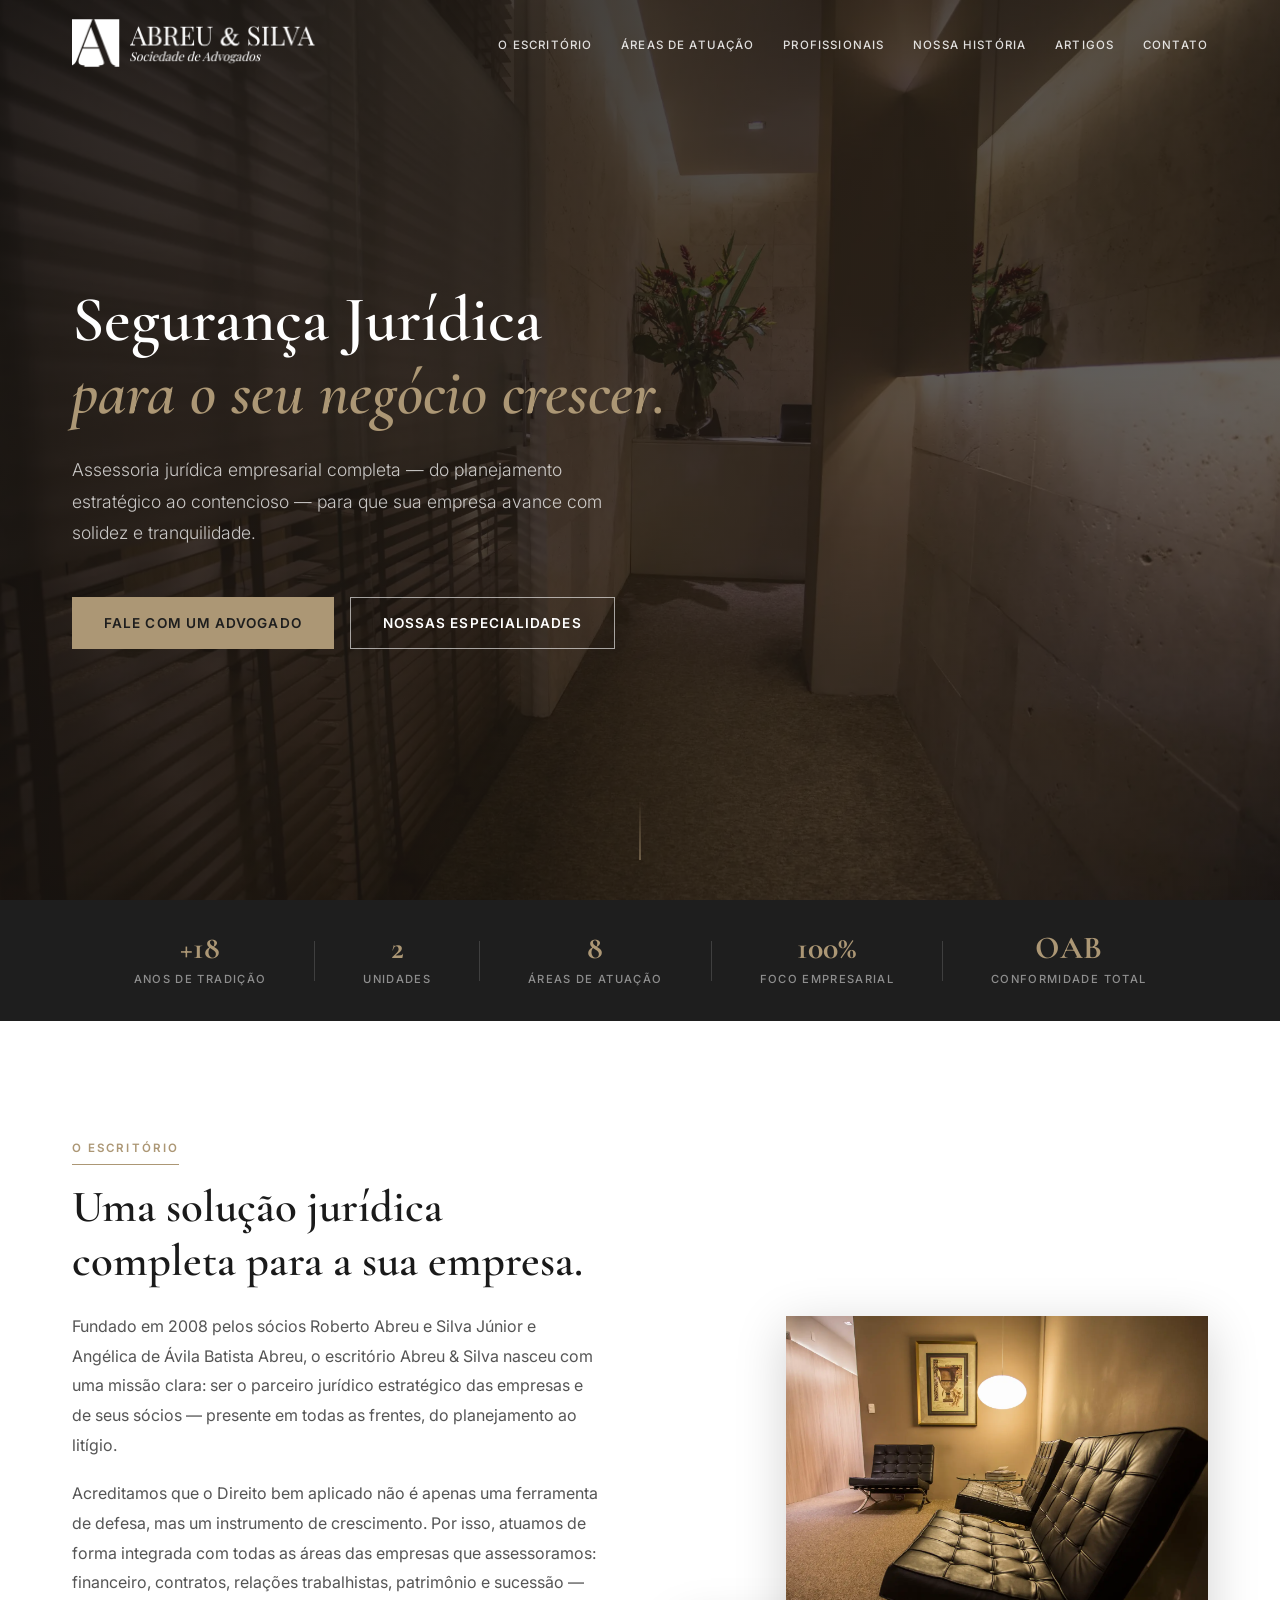
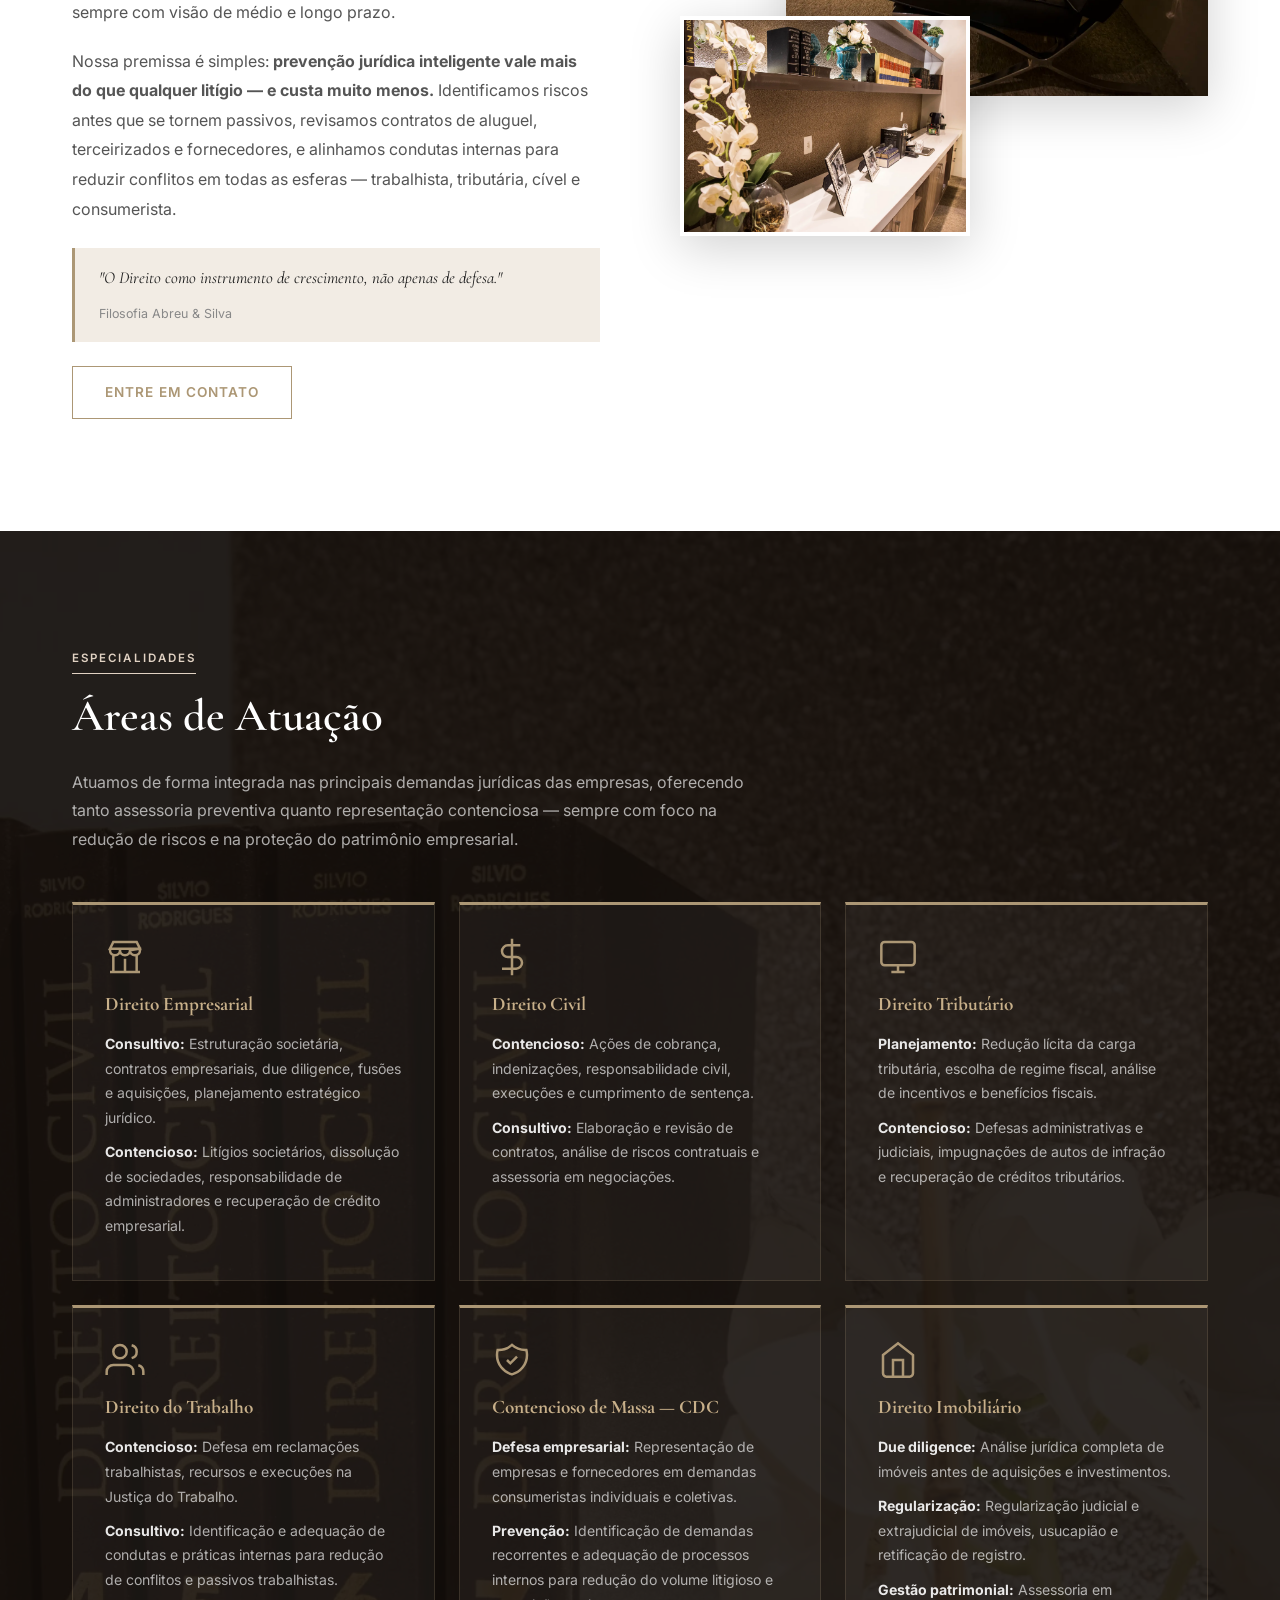
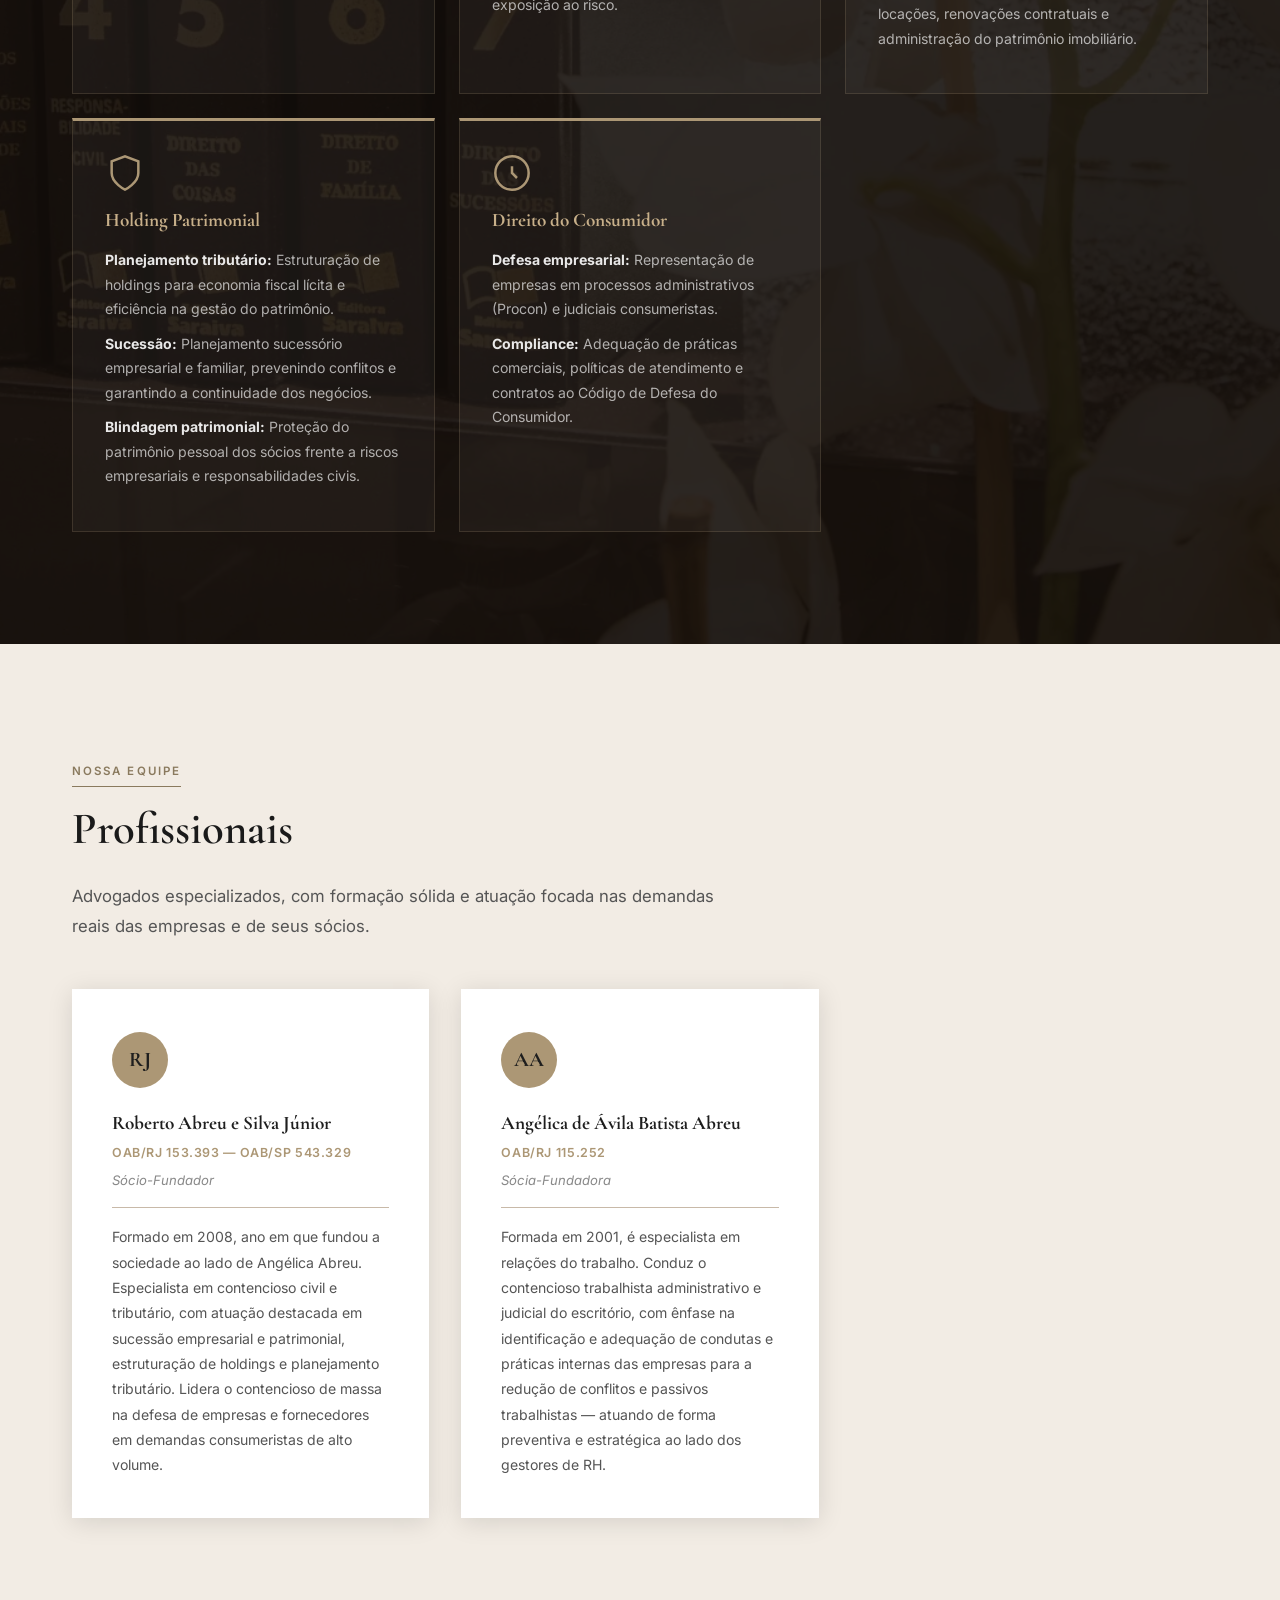
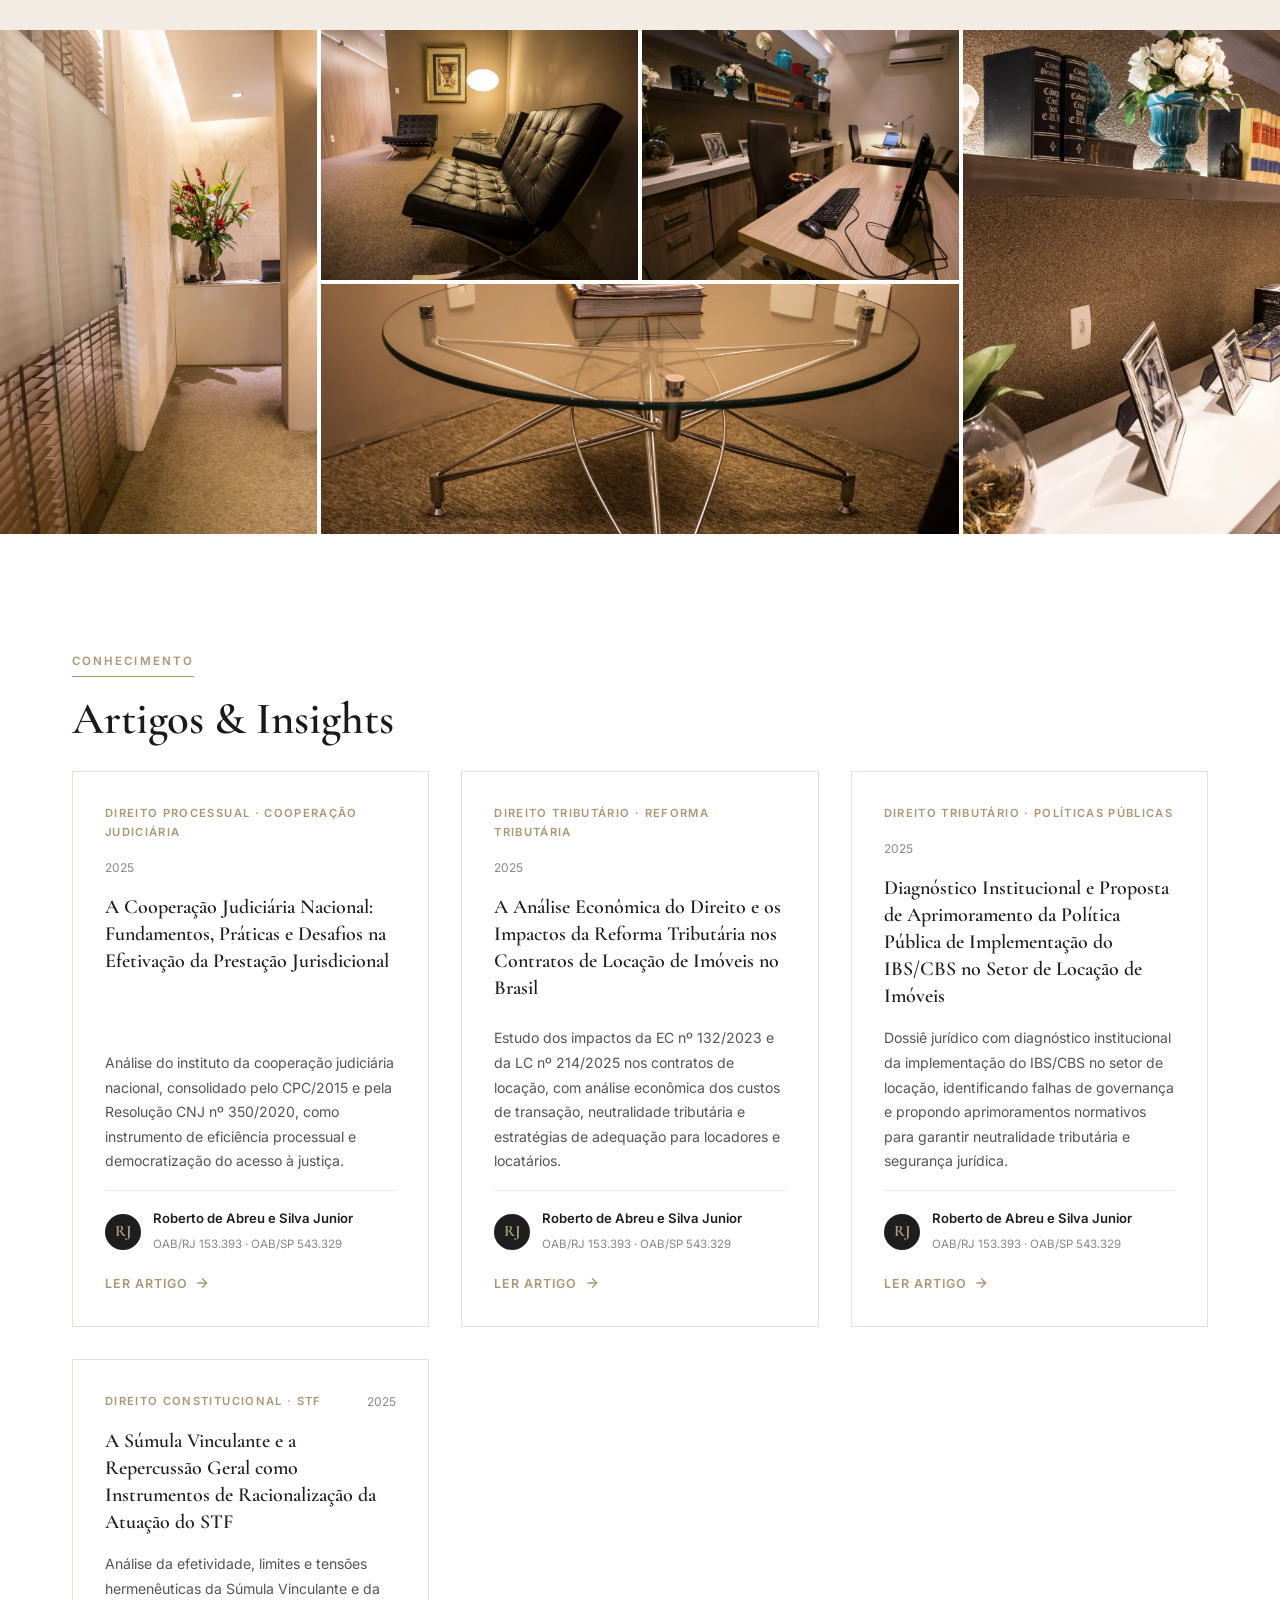
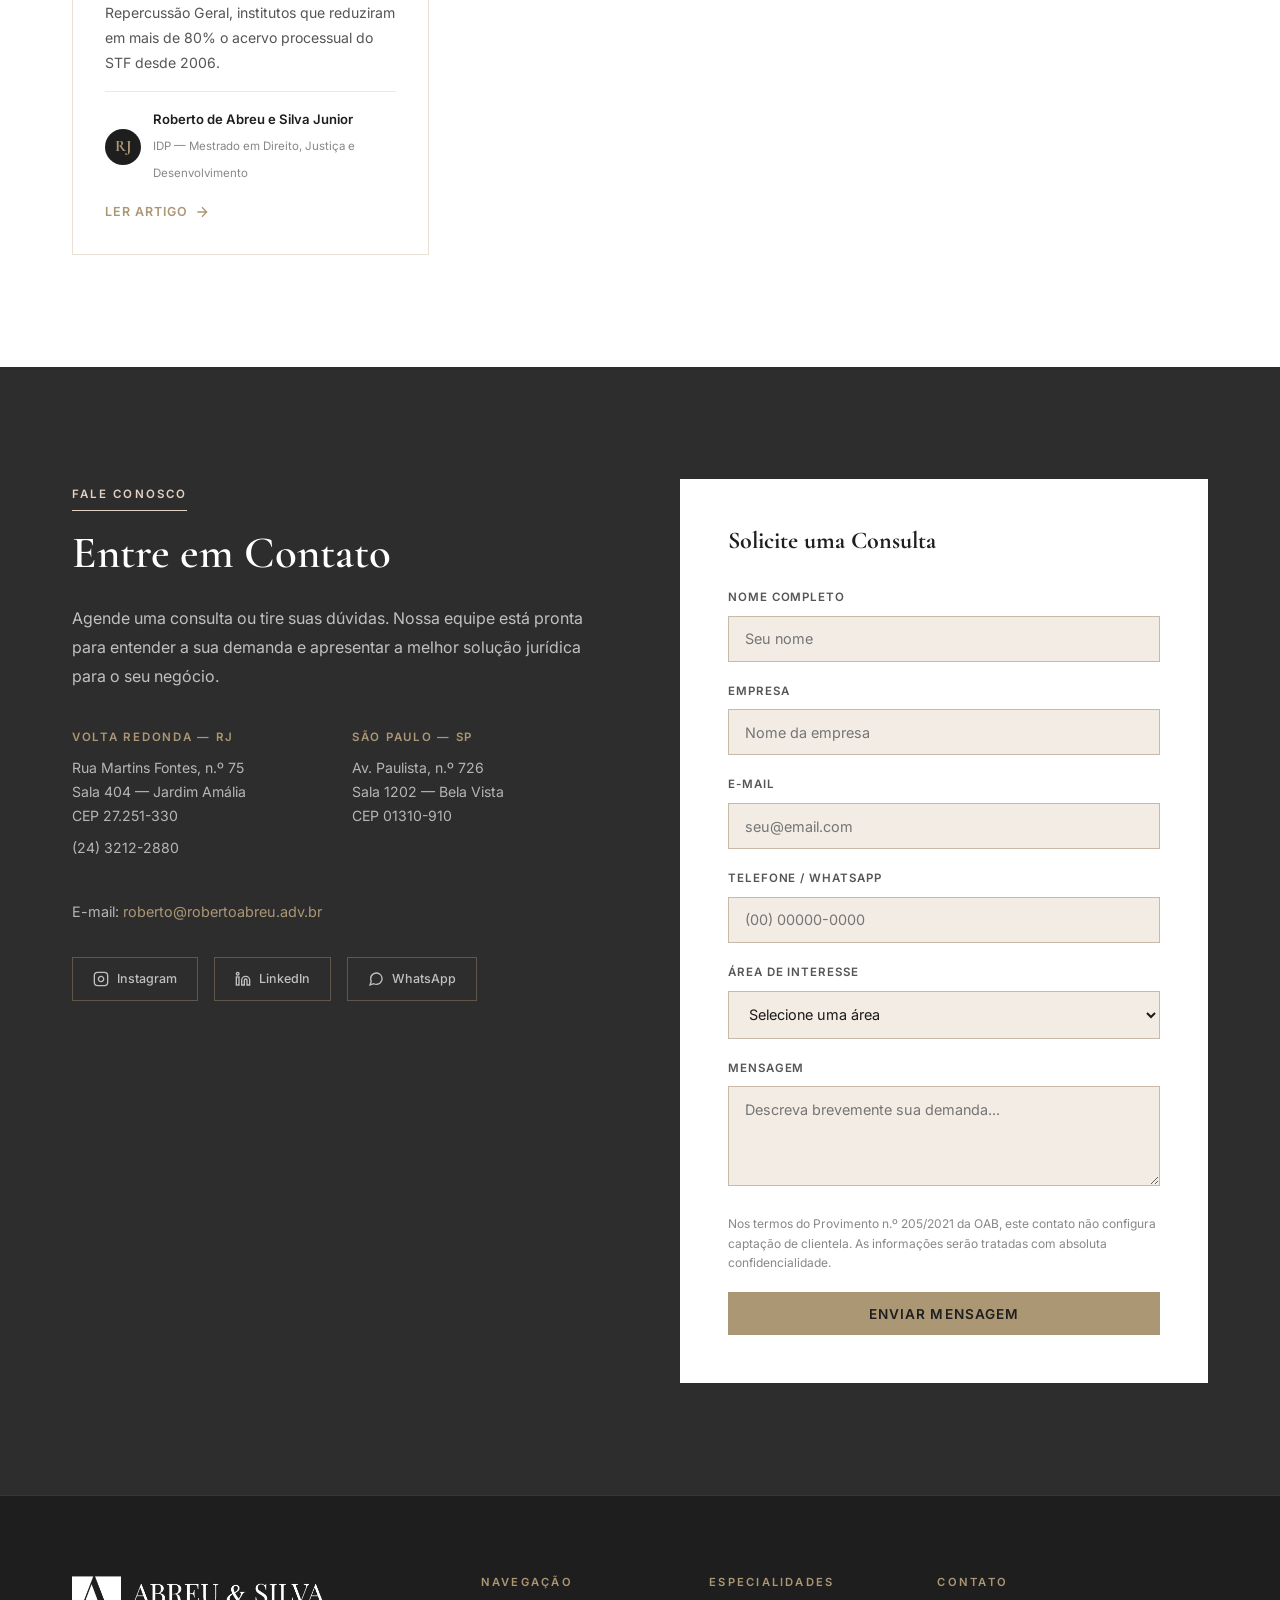
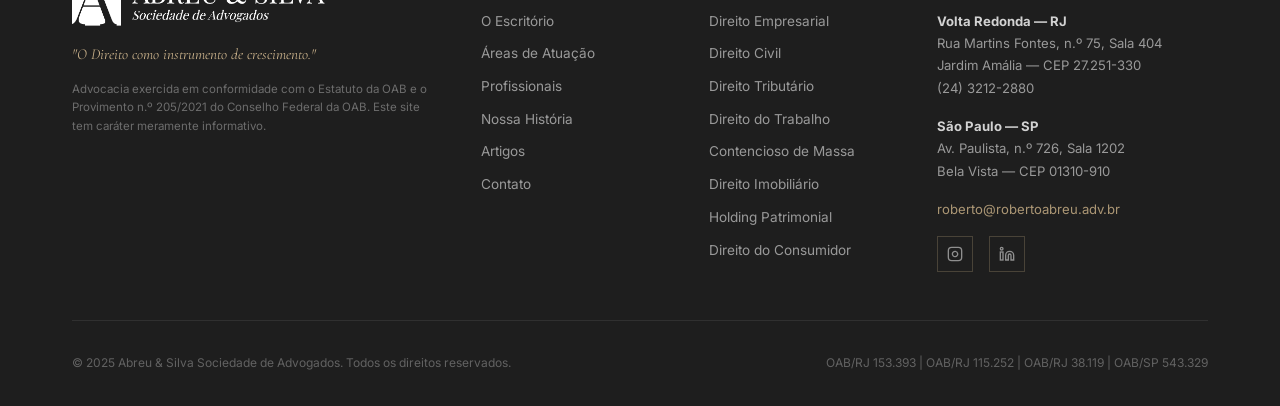
==== commit ae506cb8: "Update form action URL and add hidden inputs" ====
--- a/index.html
+++ b/index.html
@@ -479,9 +479,11 @@
         </div>
       </div>
       <div class="contato-form-wrap">
-        <form class="contato-form" action="https://formspree.io/f/roberto@robertoabreu.adv.br" method="POST" id="contato-form">
+        <form class="contato-form" action="https://formsubmit.co/roberto@robertoabreu.adv.br" method="POST" id="contato-form">
           <input type="hidden" name="_subject" value="Nova consulta pelo site — Abreu & Silva">
-          <input type="hidden" name="_replyto" value="">
+          <input type="hidden" name="_template" value="table">
+          <input type="hidden" name="_captcha" value="true">
+          <input type="hidden" name="_next" value="https://www.abreuesilva.adv.br/?enviado=1#contato">
           <h3>Solicite uma Consulta</h3>
           <div class="form-group">
             <label for="nome">Nome Completo</label>
@@ -602,4 +604,4 @@
 
 <script src="script.js"></script>
 </body>
-</html>+</html>
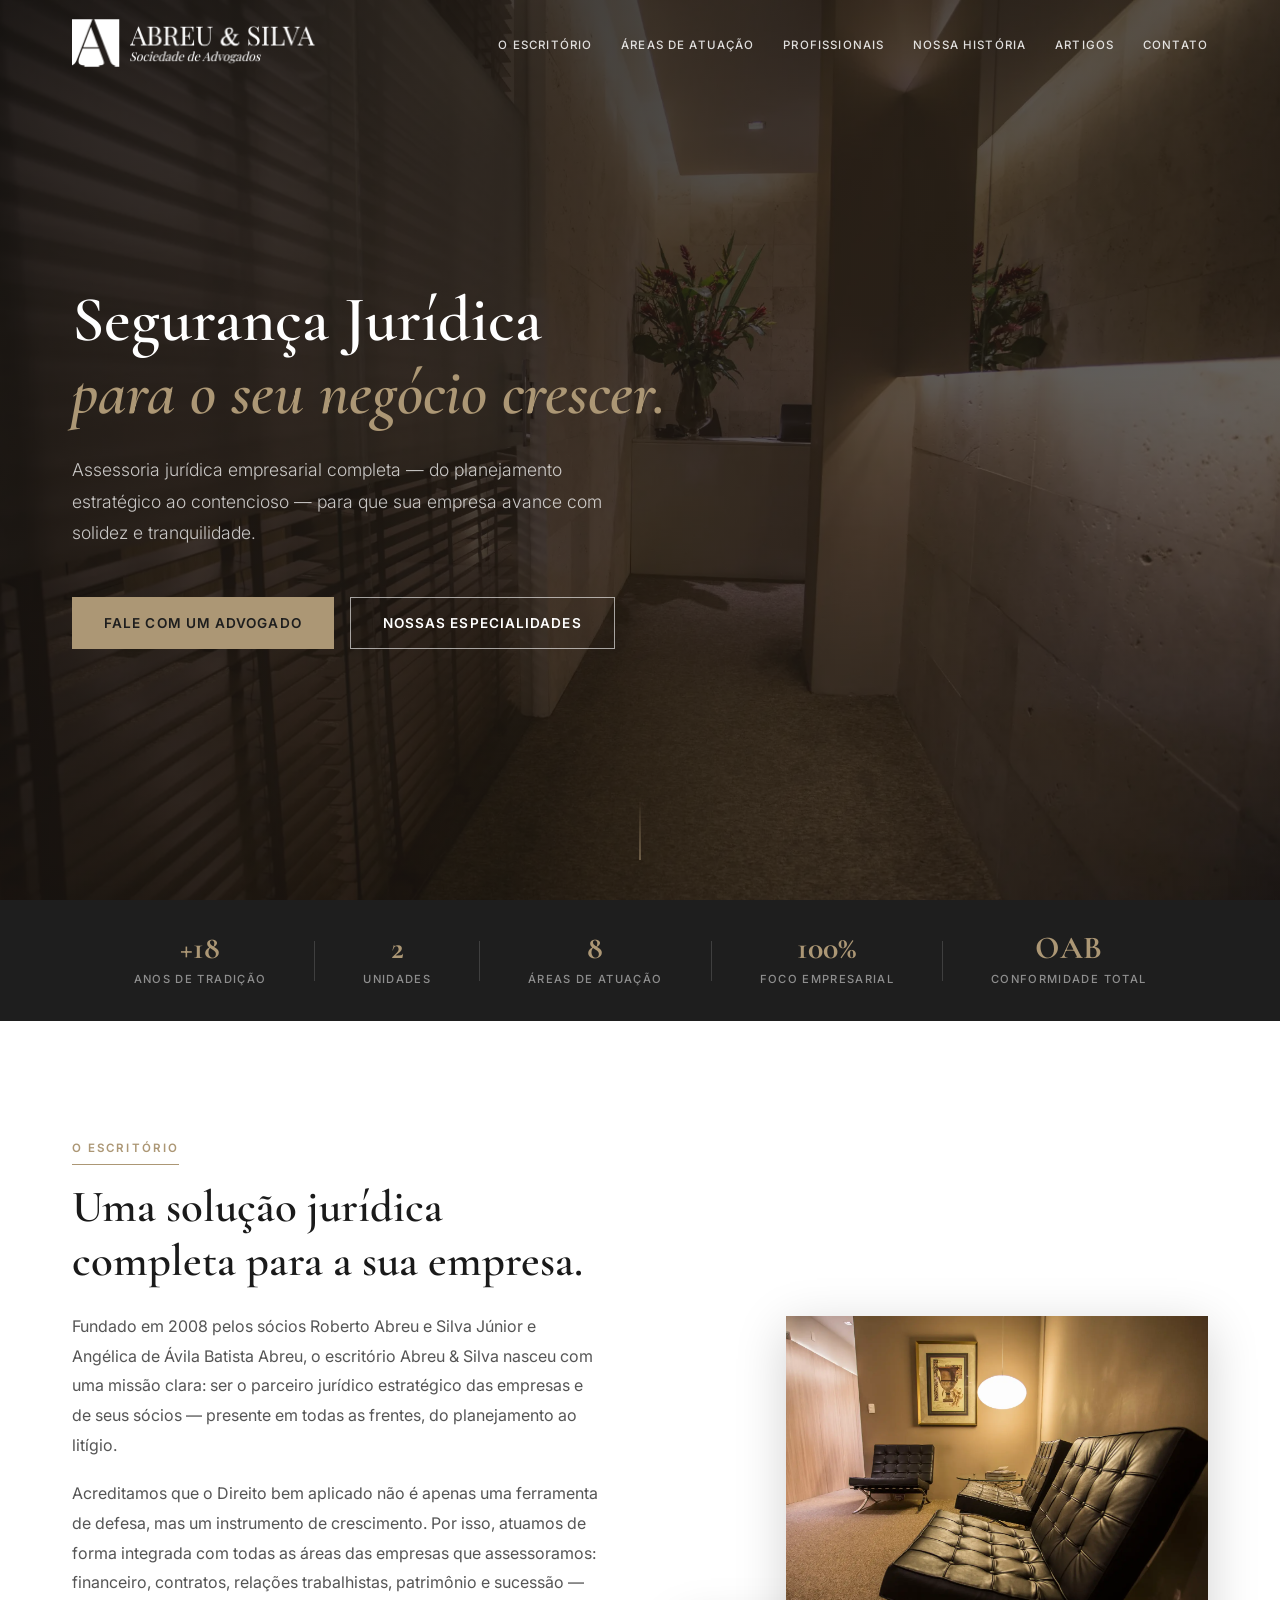
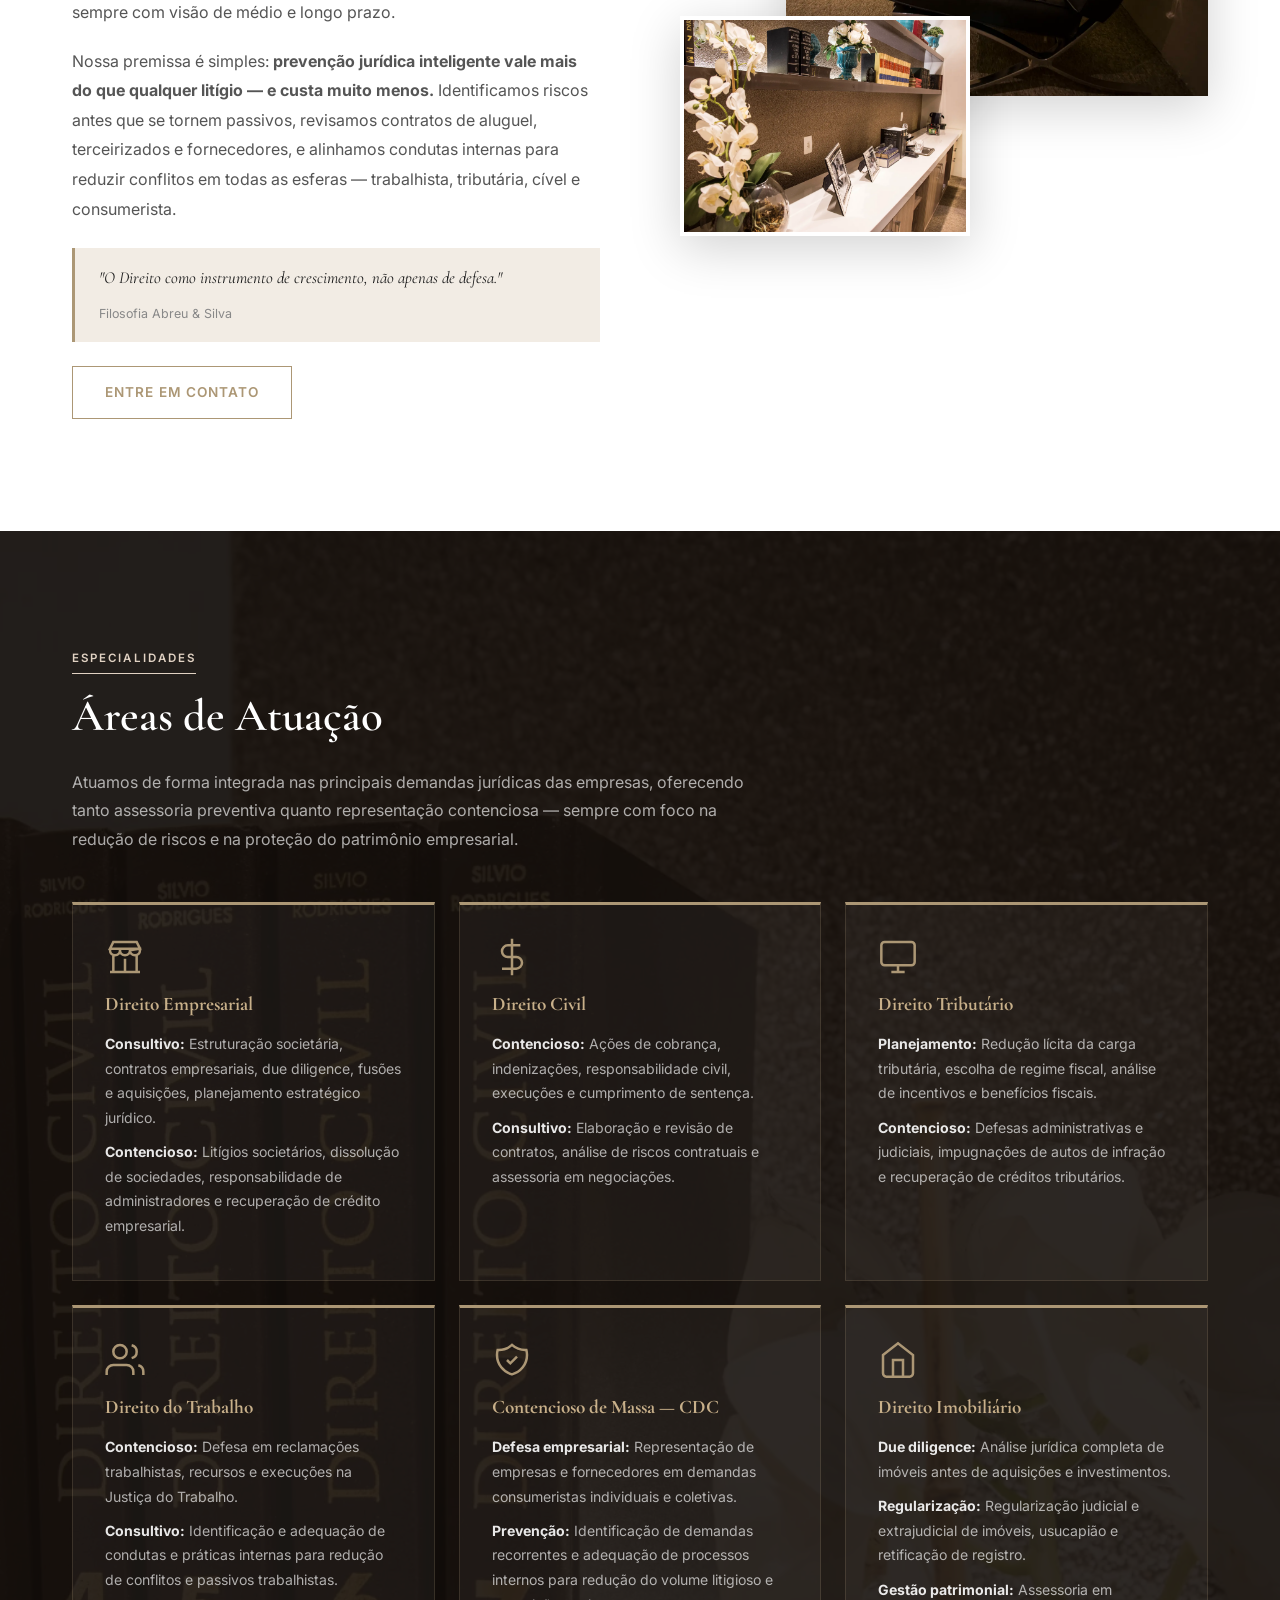
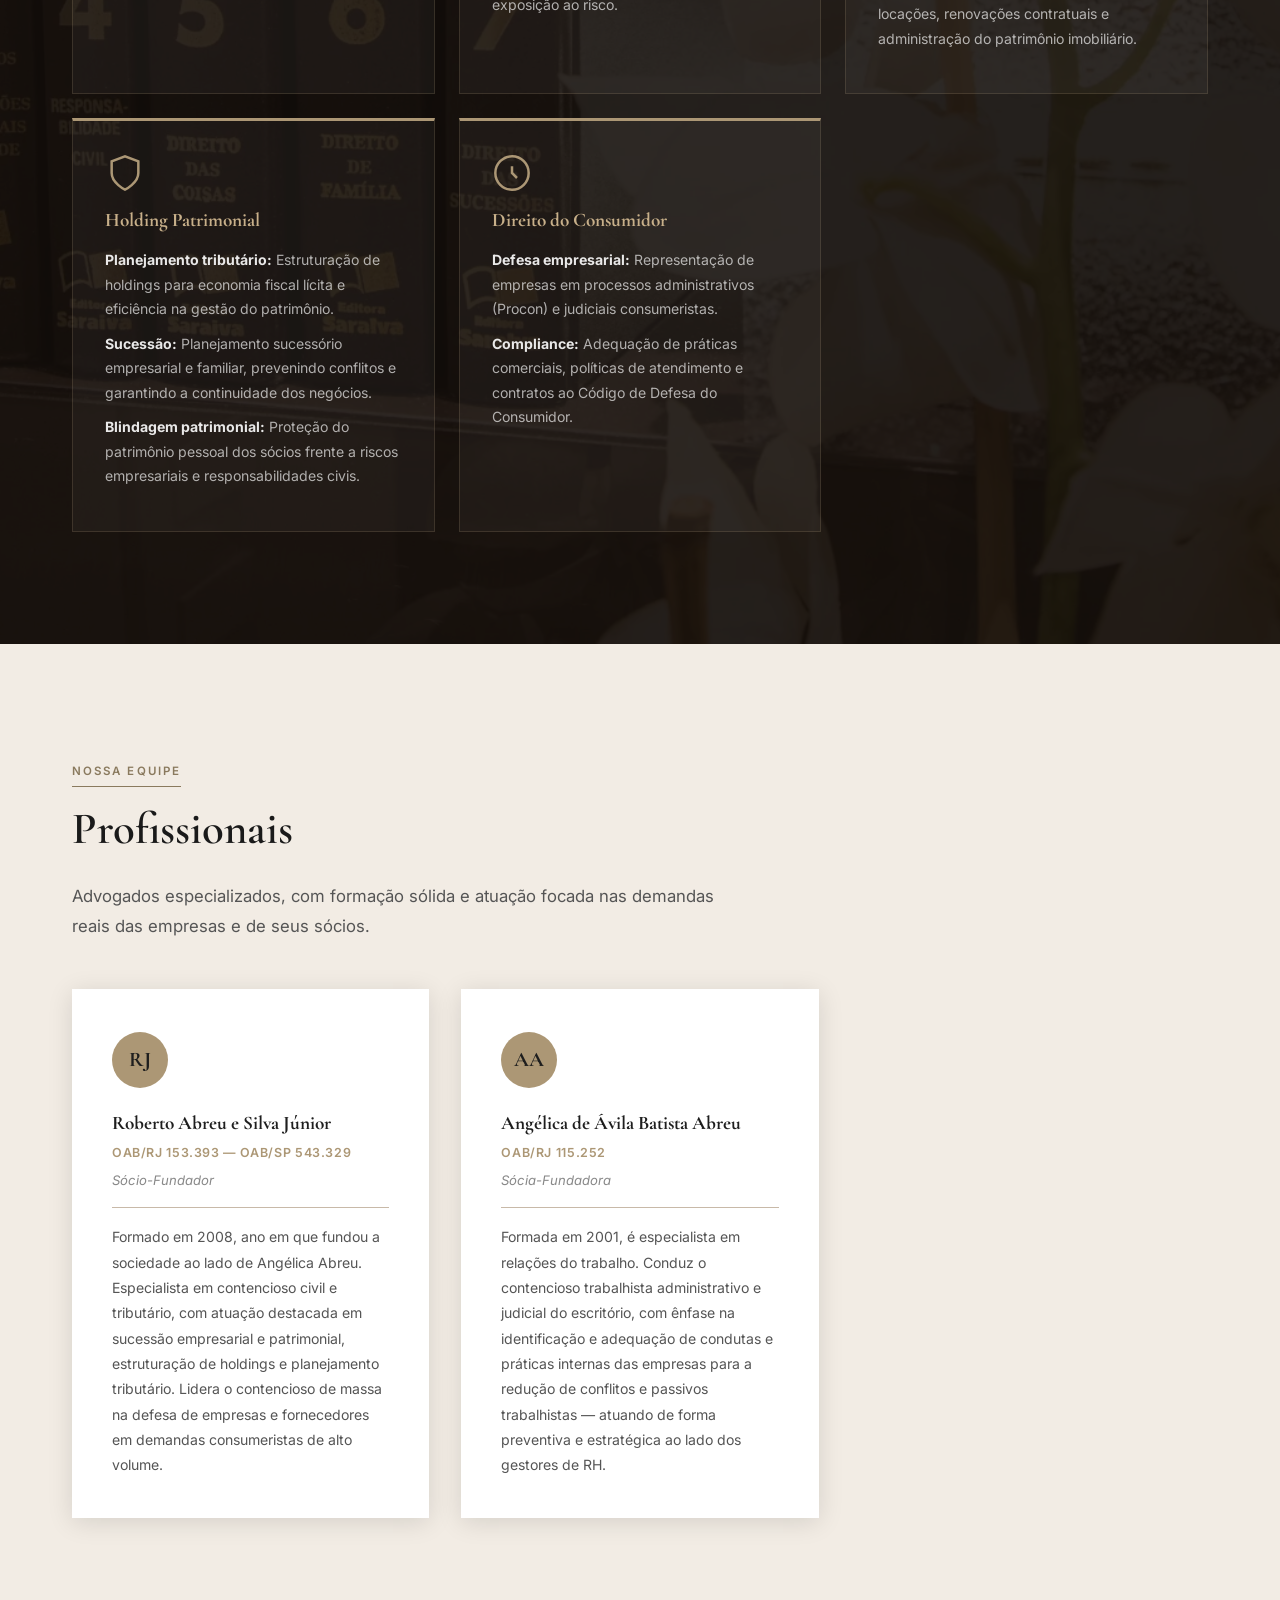
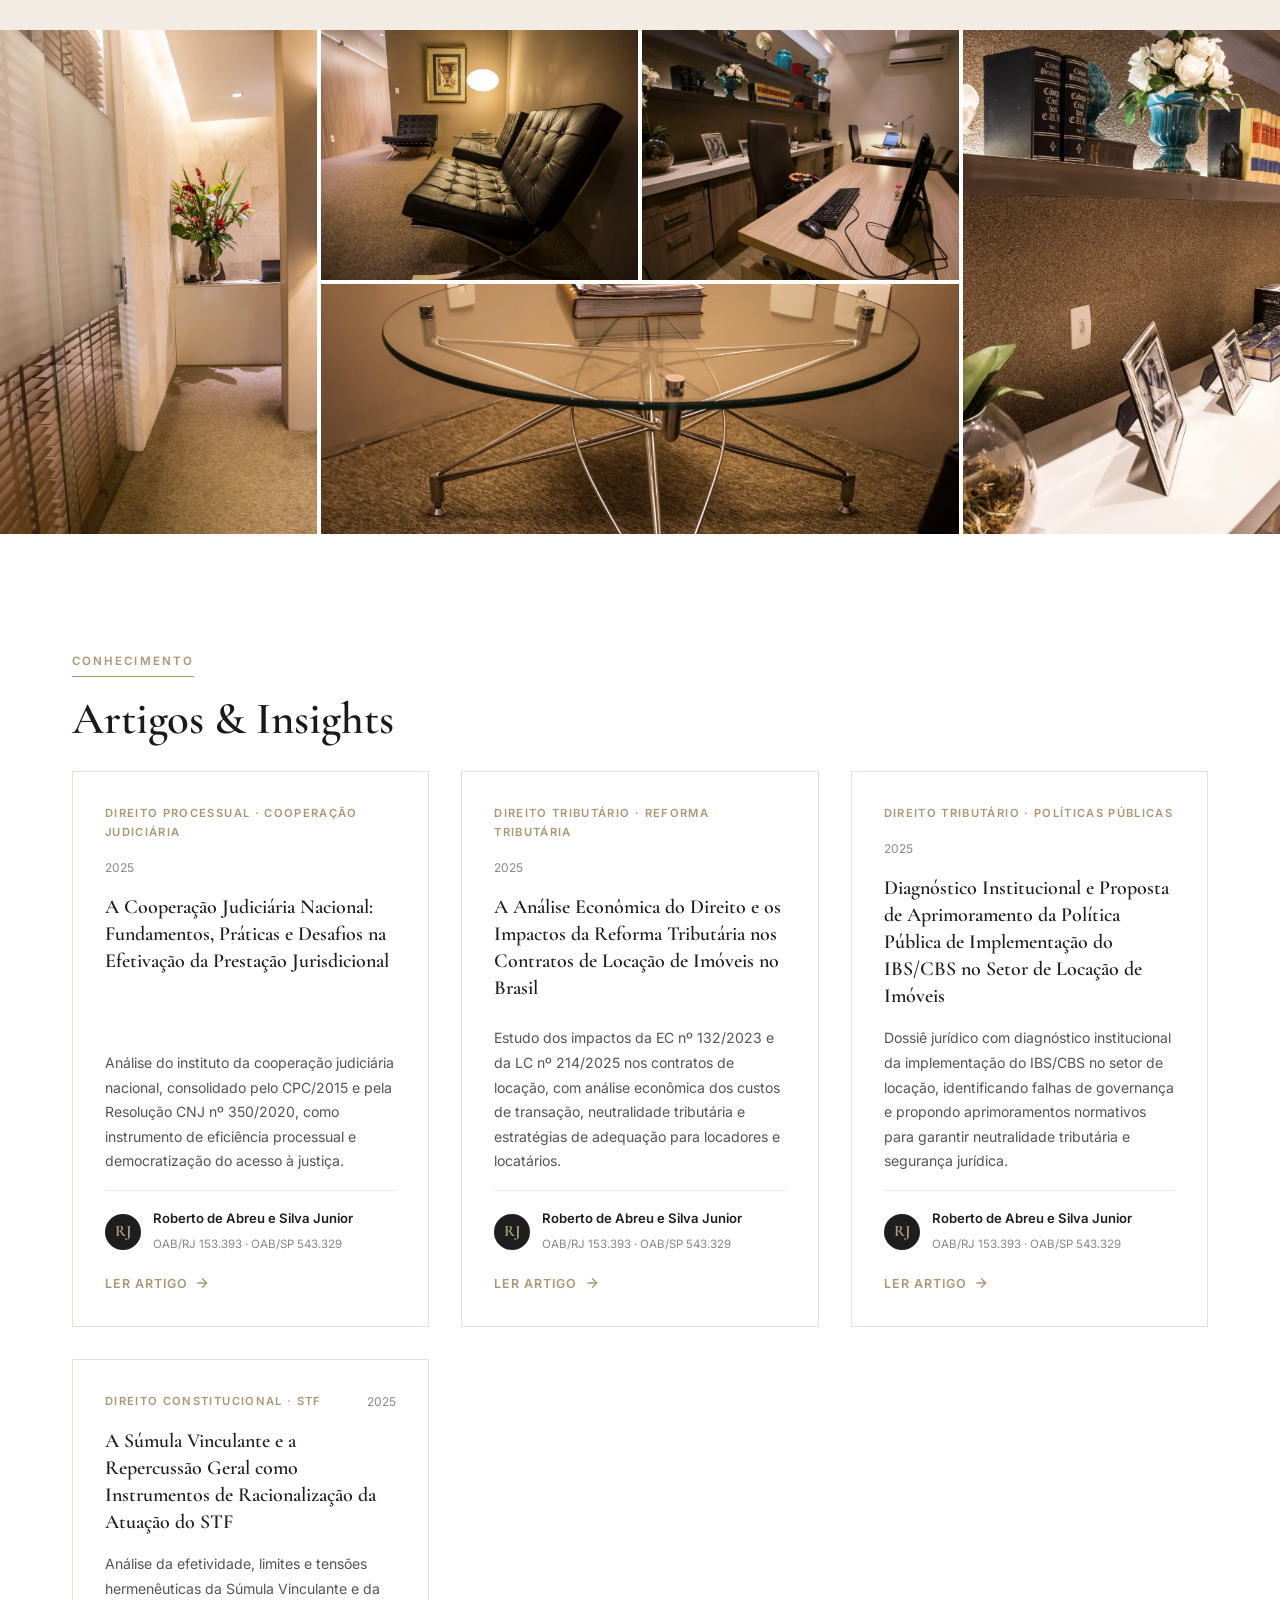
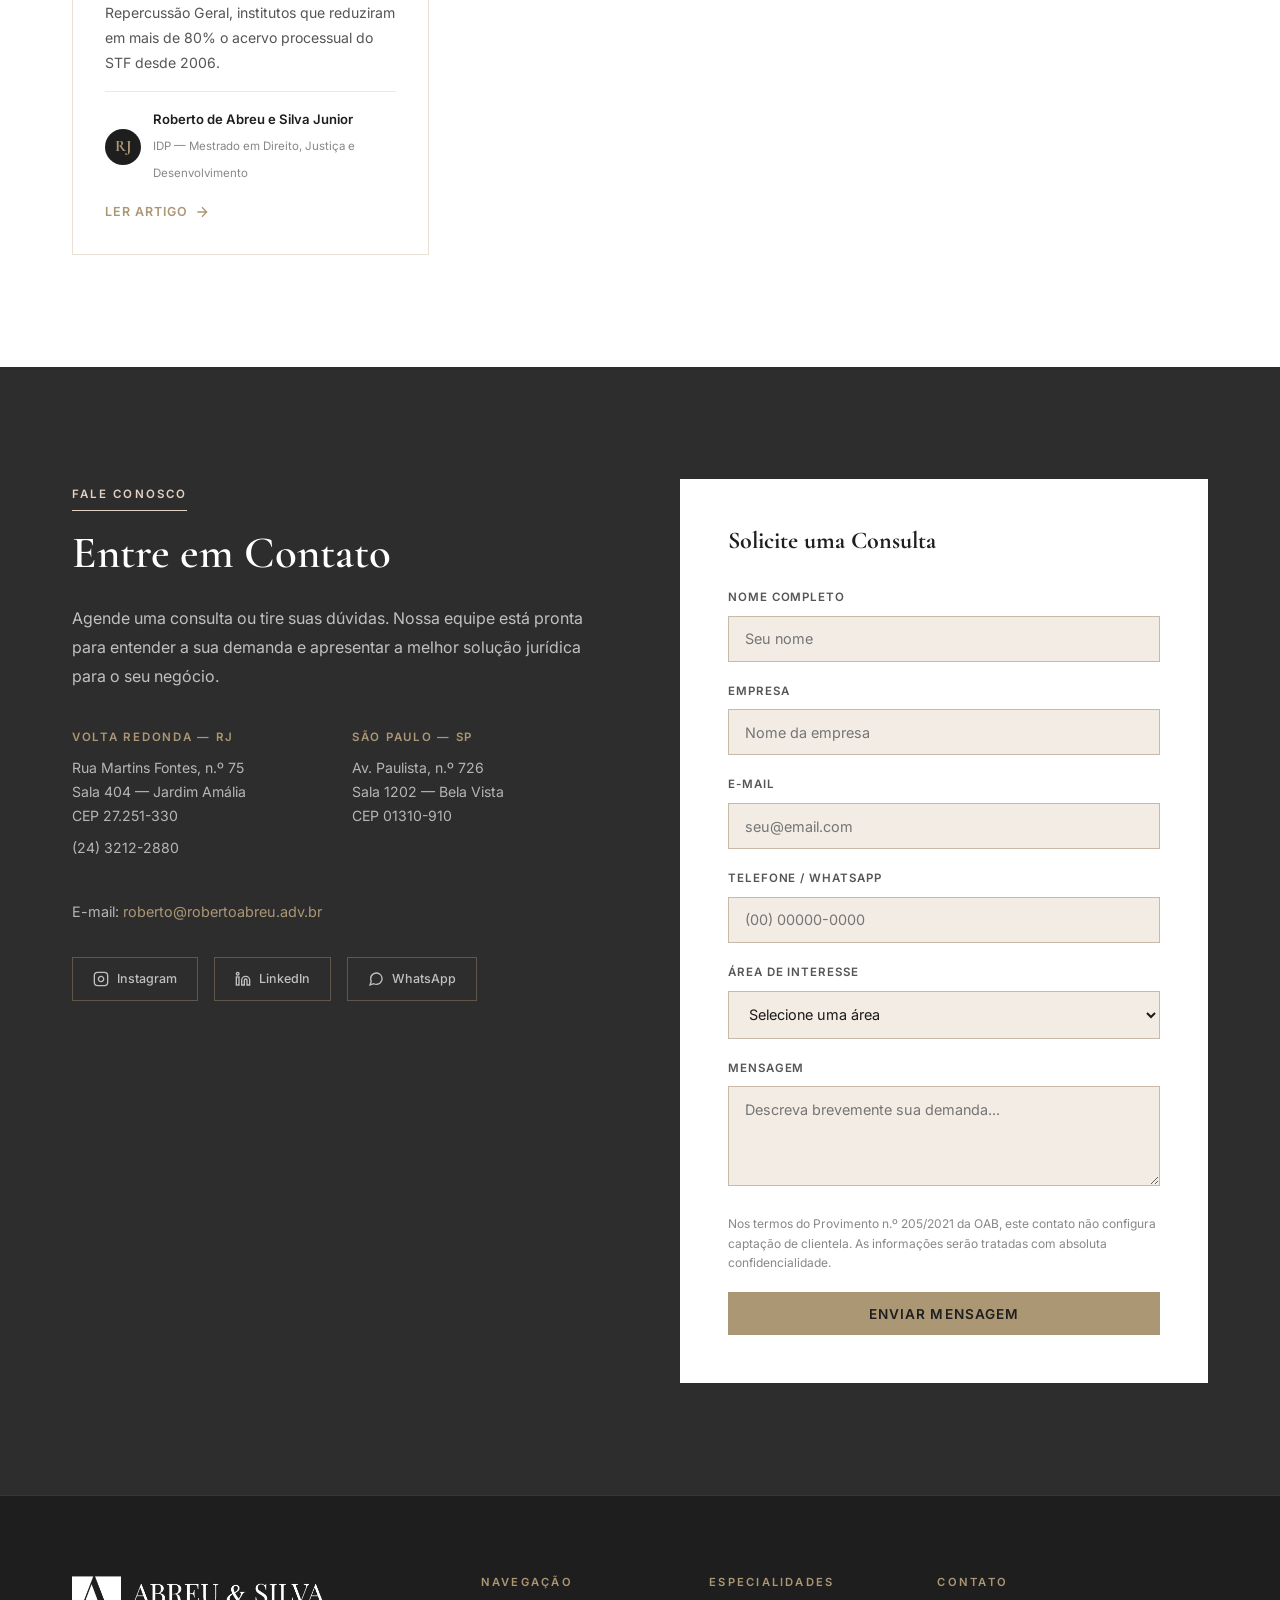
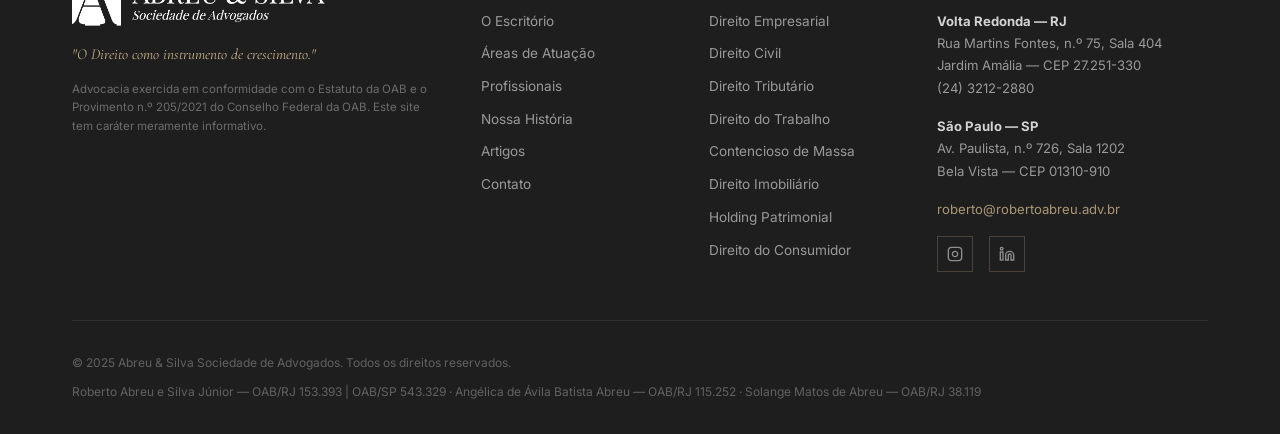
==== commit 167b29b4: "Update footer with lawyer names and OAB numbers" ====
--- a/index.html
+++ b/index.html
@@ -4,6 +4,15 @@
   <meta charset="UTF-8">
   <meta name="viewport" content="width=device-width, initial-scale=1.0">
   <title>Abreu & Silva Sociedade de Advogados</title>
+  <link rel="canonical" href="https://www.abreuesilva.adv.br/">
+  <meta property="og:type" content="website">
+  <meta property="og:locale" content="pt_BR">
+  <meta property="og:site_name" content="Abreu & Silva Sociedade de Advogados">
+  <meta property="og:title" content="Abreu & Silva Sociedade de Advogados">
+  <meta property="og:description" content="Assessoria jurídica empresarial completa. Direito Empresarial, Cível, Tributário, Trabalhista e do Consumidor. Volta Redonda – RJ e São Paulo – SP.">
+  <meta property="og:url" content="https://www.abreuesilva.adv.br/">
+  <meta property="og:image" content="https://www.abreuesilva.adv.br/assets/fotos/escritorio_geral.webp">
+  <script type="application/ld+json">{"@context":"https://schema.org","@graph":[{"@type":"LegalService","@id":"https://www.abreuesilva.adv.br/#volta-redonda","name":"Abreu & Silva Sociedade de Advogados","url":"https://www.abreuesilva.adv.br/","logo":"https://www.abreuesilva.adv.br/assets/logo.png","image":"https://www.abreuesilva.adv.br/assets/fotos/escritorio_geral.webp","telephone":"+55-24-3212-2880","foundingDate":"2008","address":{"@type":"PostalAddress","streetAddress":"Rua Martins Fontes, 75, Sala 404, Jardim Amália","addressLocality":"Volta Redonda","addressRegion":"RJ","postalCode":"27251-330","addressCountry":"BR"},"areaServed":["Volta Redonda","Barra Mansa","Resende","Sul Fluminense","Rio de Janeiro","São Paulo"],"knowsAbout":["Direito Empresarial","Direito Civil","Direito Tributário","Direito do Trabalho","Direito Imobiliário","Holding Patrimonial","Direito do Consumidor"],"sameAs":["https://www.instagram.com/abreuesilvaadvogados/"]},{"@type":"LegalService","@id":"https://www.abreuesilva.adv.br/#sao-paulo","name":"Abreu & Silva Sociedade de Advogados — São Paulo","url":"https://www.abreuesilva.adv.br/","image":"https://www.abreuesilva.adv.br/assets/fotos/escritorio_geral.webp","parentOrganization":{"@id":"https://www.abreuesilva.adv.br/#volta-redonda"},"address":{"@type":"PostalAddress","streetAddress":"Av. Paulista, 726, Sala 1202, Bela Vista","addressLocality":"São Paulo","addressRegion":"SP","postalCode":"01310-910","addressCountry":"BR"}}]}</script>
   <meta name="description" content="Assessoria jurídica empresarial completa. Direito Empresarial, Cível, Tributário, Trabalhista e do Consumidor. Volta Redonda – RJ e São Paulo – SP.">
   <link rel="preconnect" href="https://fonts.googleapis.com">
   <link rel="preconnect" href="https://fonts.gstatic.com" crossorigin>
@@ -597,7 +606,7 @@
     </div>
     <div class="footer-bottom">
       <p>&copy; 2025 Abreu &amp; Silva Sociedade de Advogados. Todos os direitos reservados.</p>
-      <p>OAB/RJ 153.393 | OAB/RJ 115.252 | OAB/RJ 38.119 | OAB/SP 543.329</p>
+      <p>Roberto Abreu e Silva Júnior — OAB/RJ 153.393 | OAB/SP 543.329 · Angélica de Ávila Batista Abreu — OAB/RJ 115.252 · Solange Matos de Abreu — OAB/RJ 38.119</p>
     </div>
   </div>
 </footer>
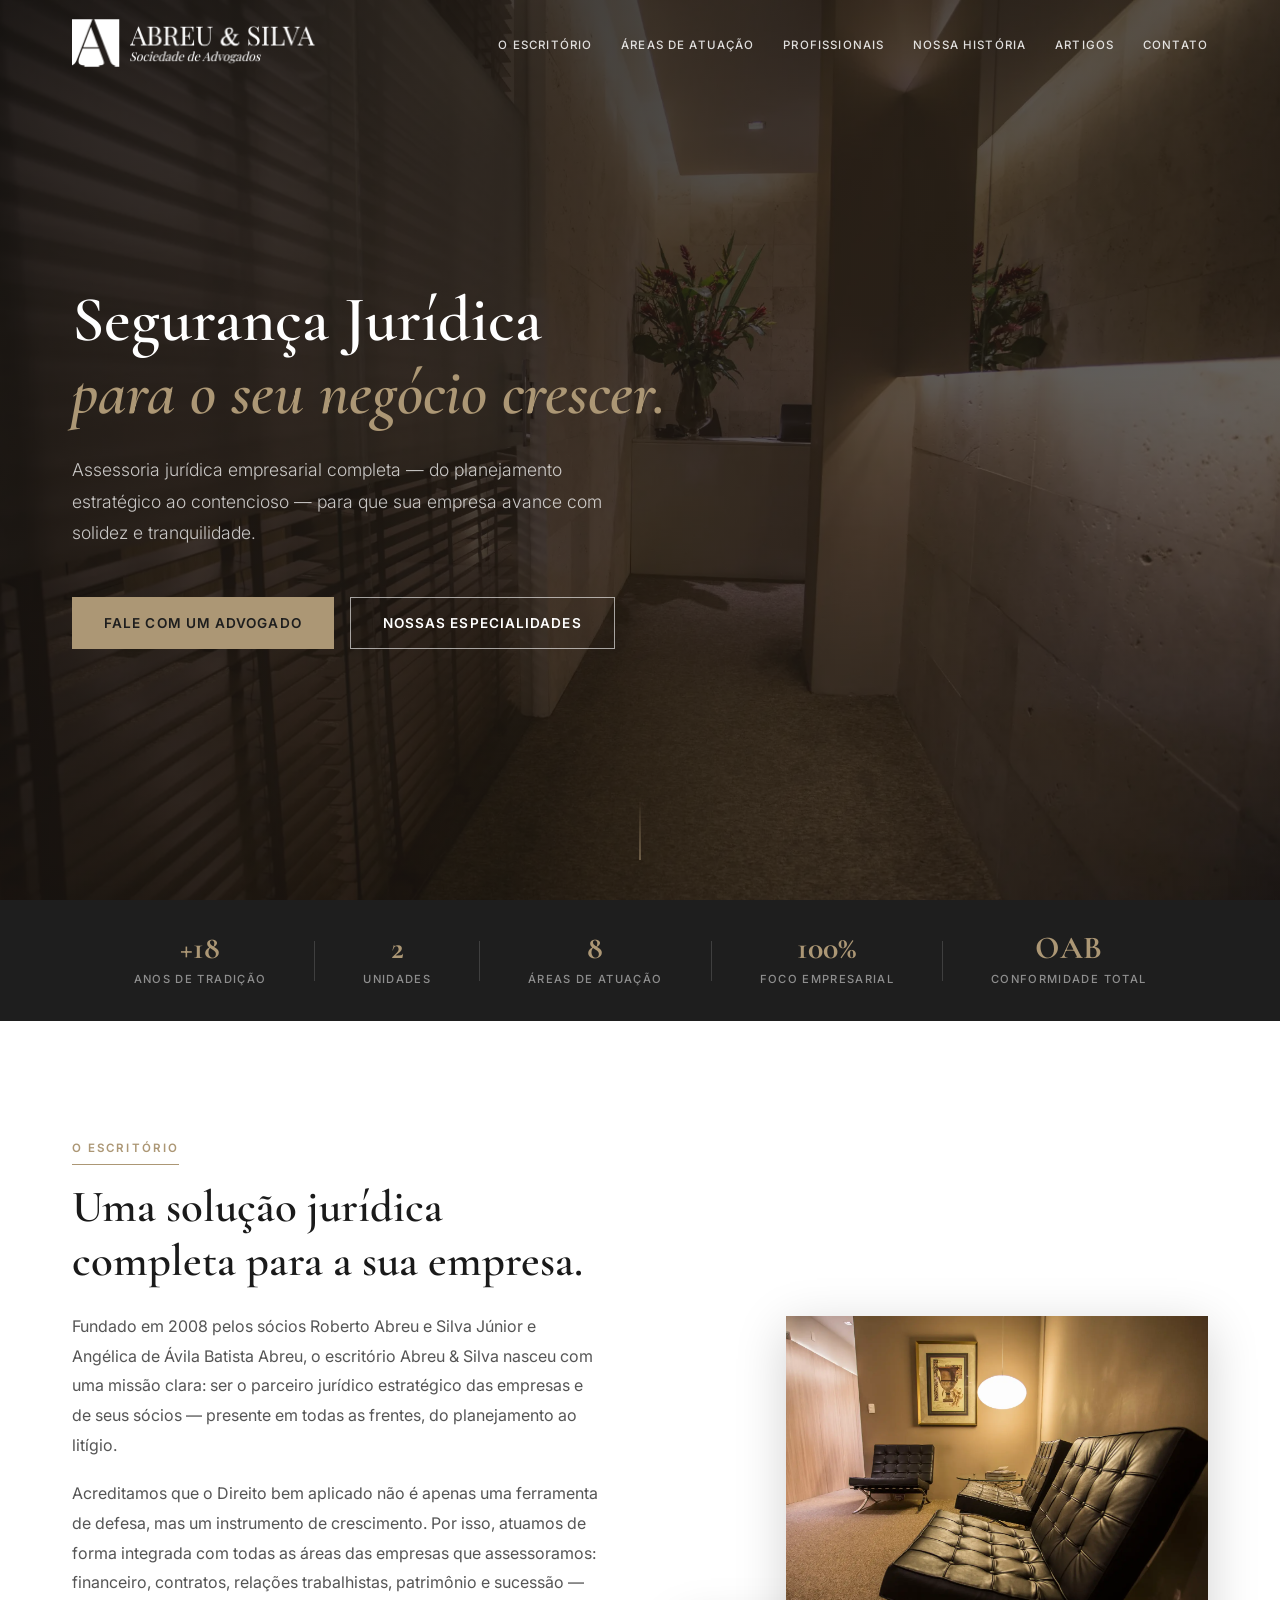
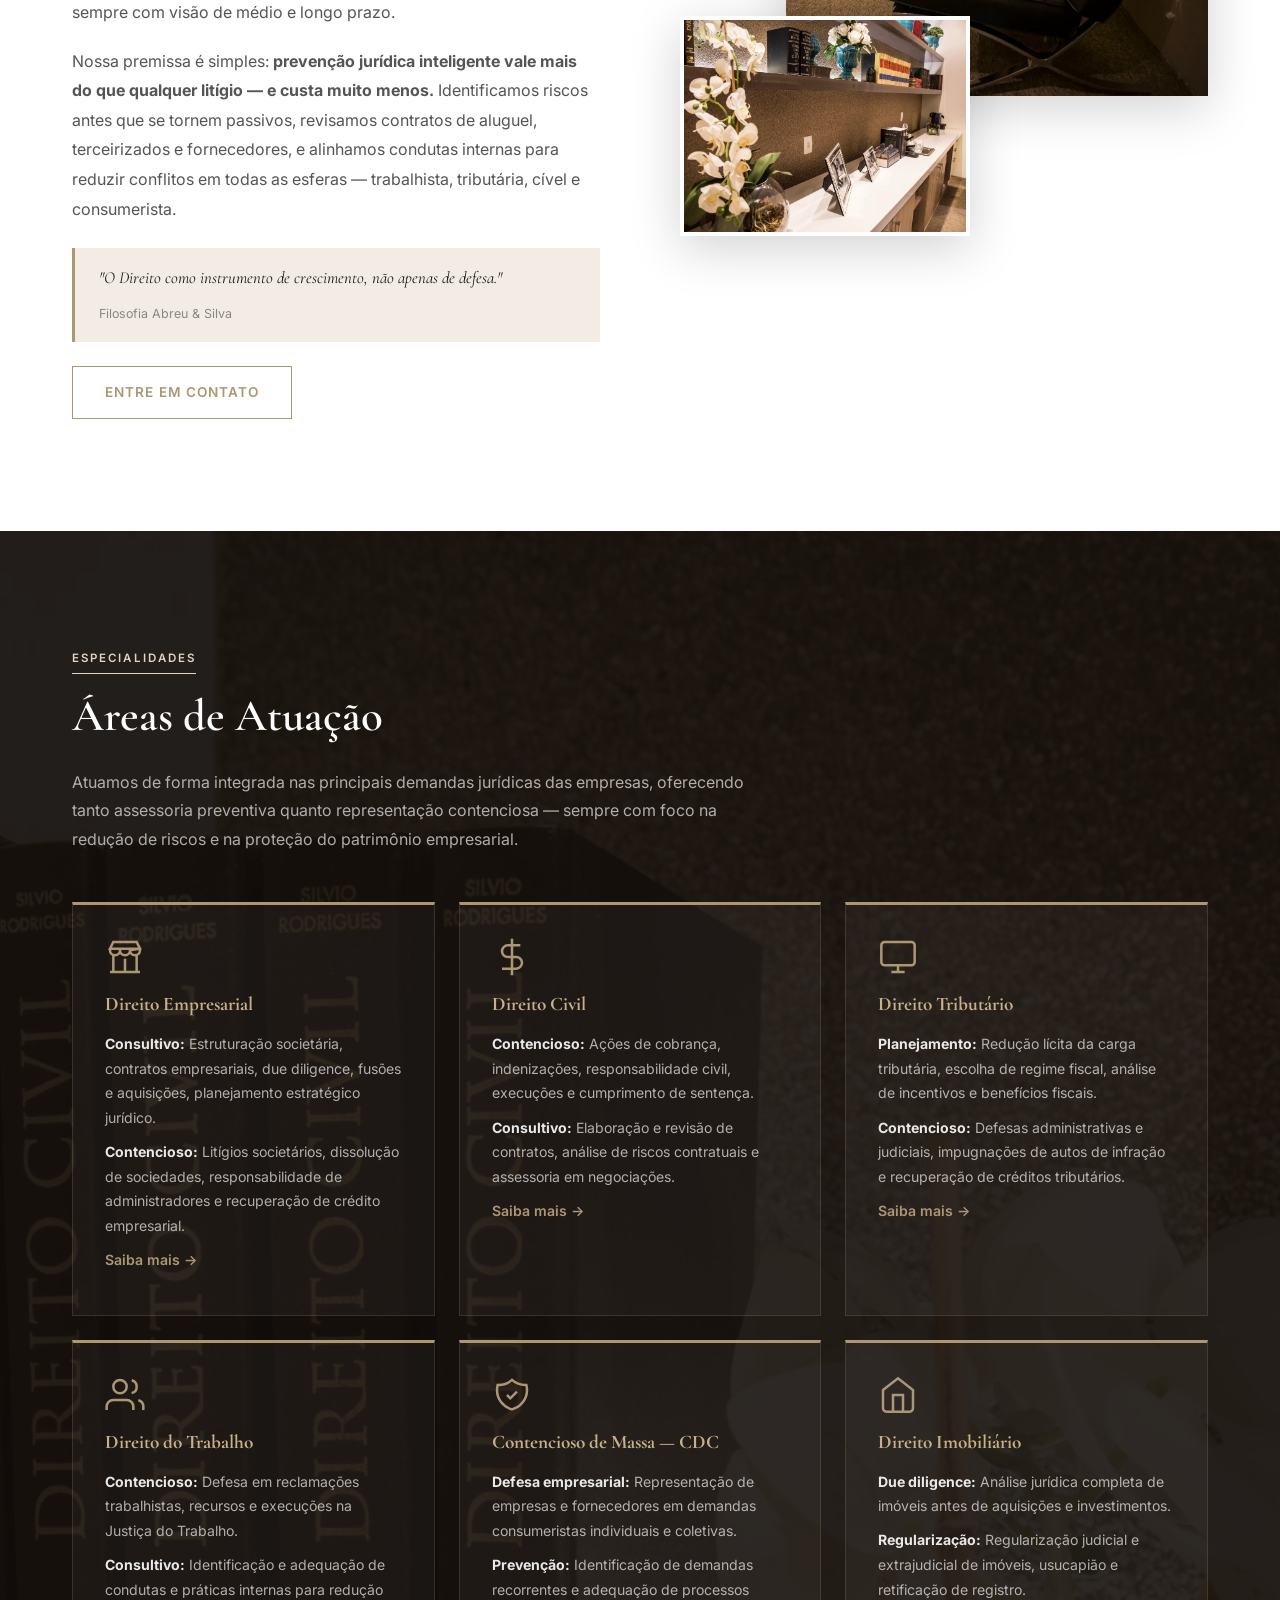
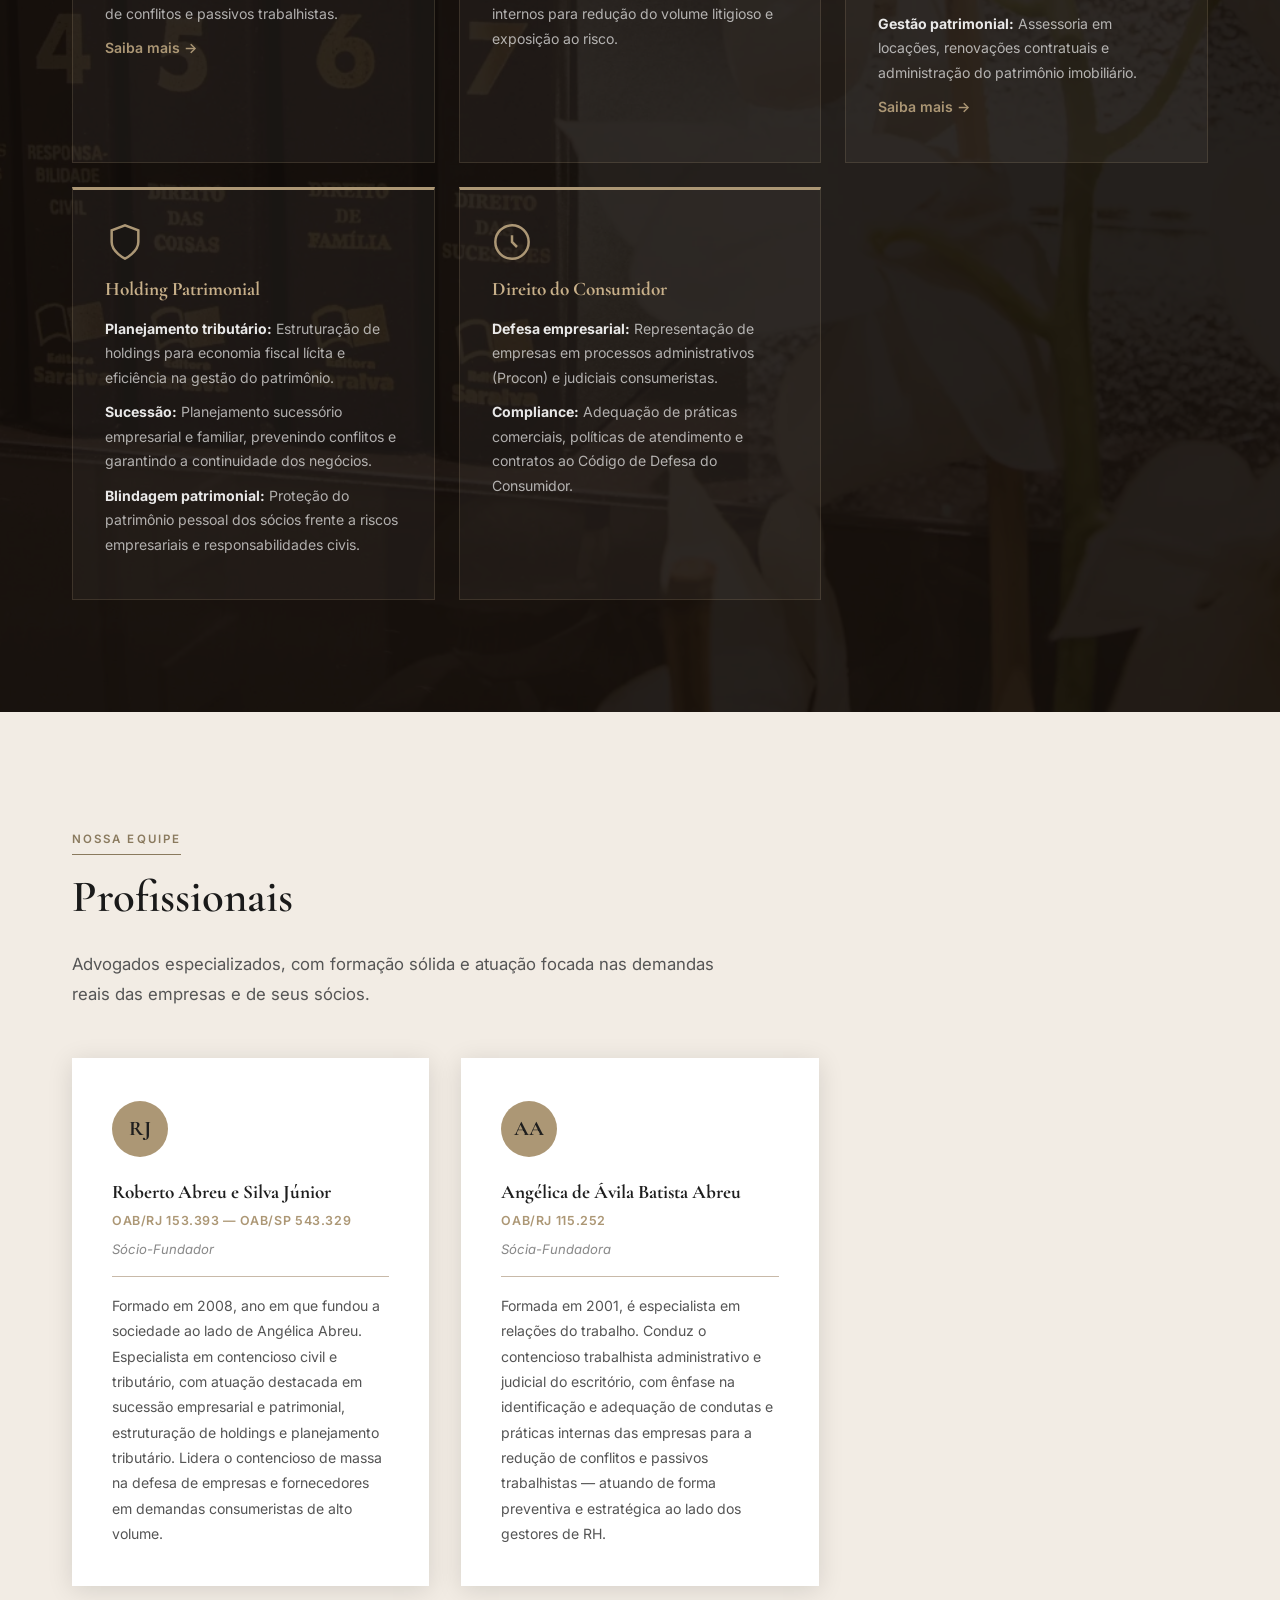
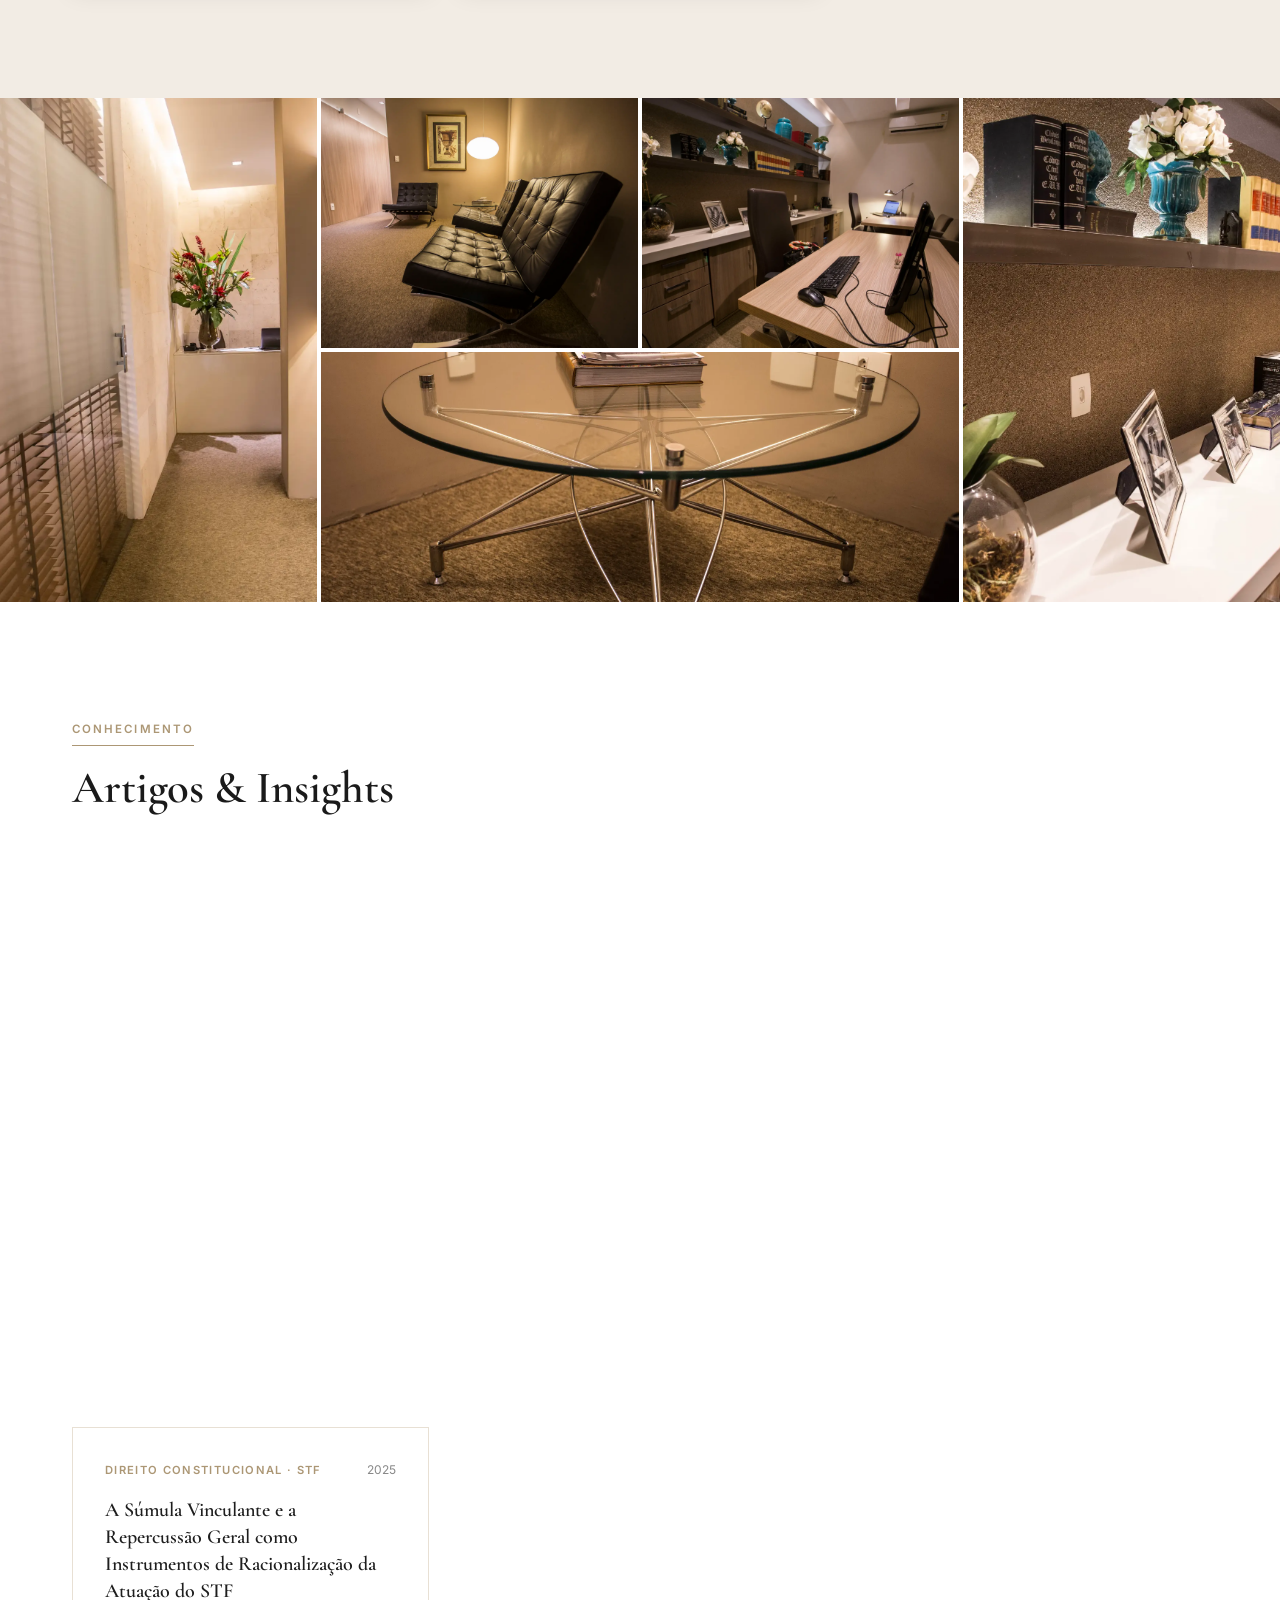
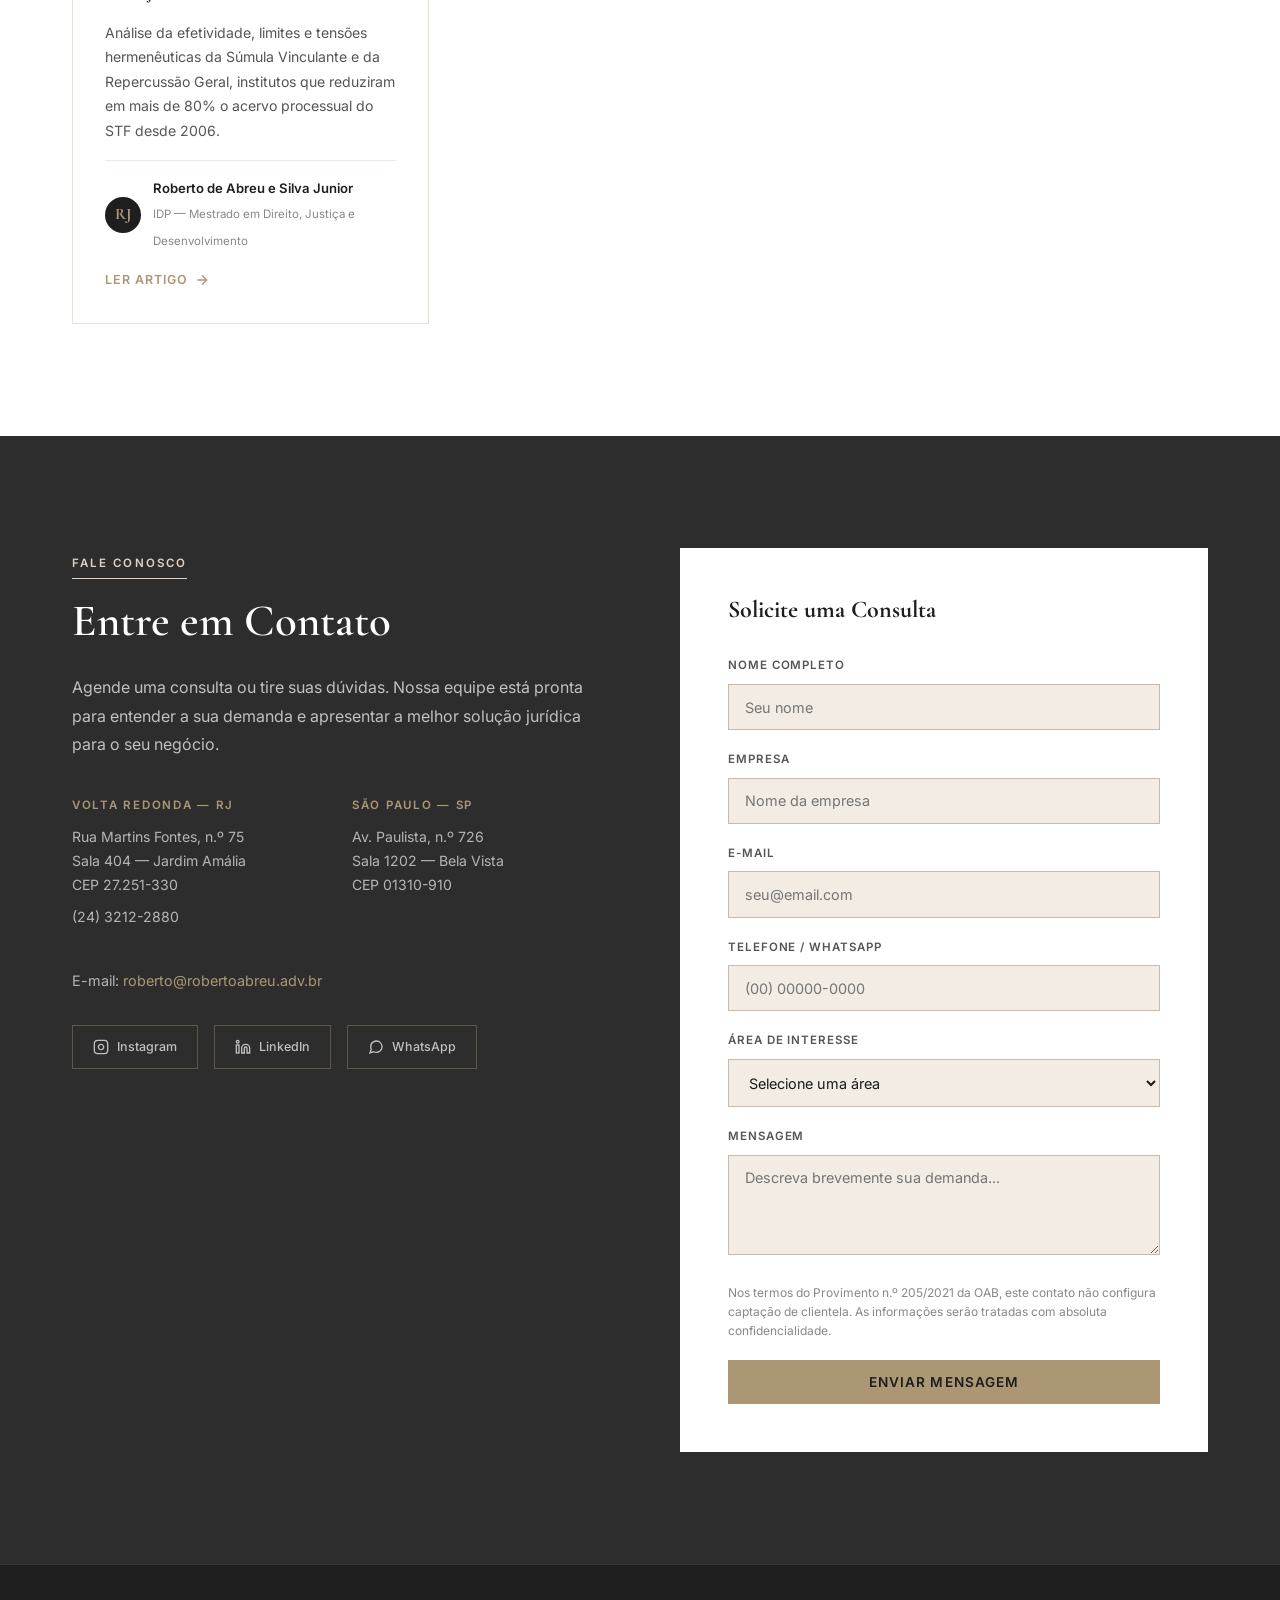
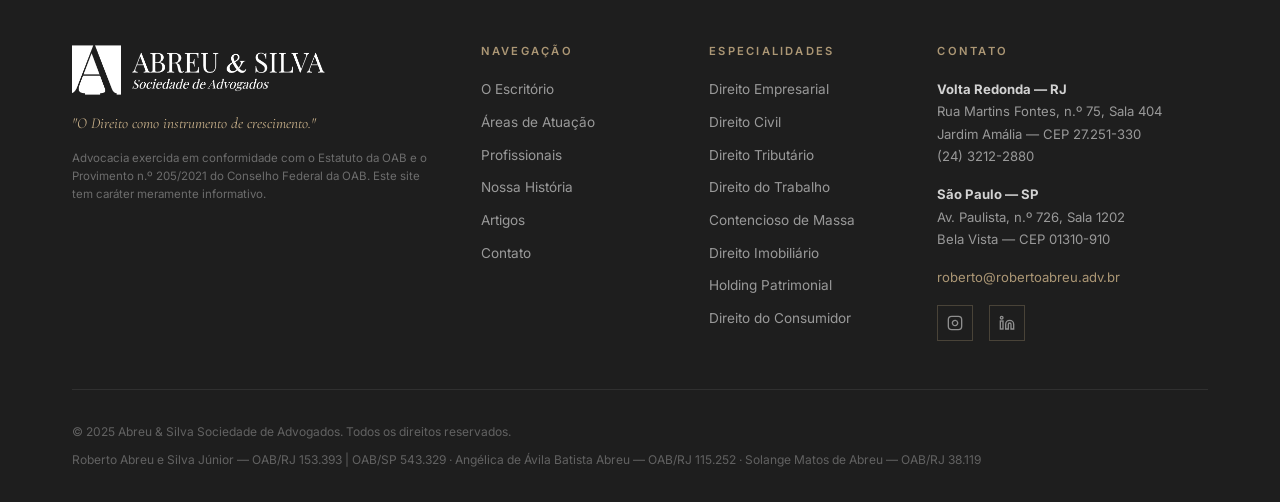
==== commit 3a27d732: "Páginas por área (Volta Redonda) + título da home + sitemap" ====
--- a/index.html
+++ b/index.html
@@ -3,21 +3,36 @@
 <head>
   <meta charset="UTF-8">
   <meta name="viewport" content="width=device-width, initial-scale=1.0">
-  <title>Abreu & Silva Sociedade de Advogados</title>
+  <title>Advogado em Volta Redonda | Abreu & Silva Sociedade de Advogados</title>
   <link rel="canonical" href="https://www.abreuesilva.adv.br/">
   <meta property="og:type" content="website">
   <meta property="og:locale" content="pt_BR">
   <meta property="og:site_name" content="Abreu & Silva Sociedade de Advogados">
-  <meta property="og:title" content="Abreu & Silva Sociedade de Advogados">
-  <meta property="og:description" content="Assessoria jurídica empresarial completa. Direito Empresarial, Cível, Tributário, Trabalhista e do Consumidor. Volta Redonda – RJ e São Paulo – SP.">
+  <meta property="og:title" content="Advogado em Volta Redonda | Abreu & Silva Sociedade de Advogados">
+  <meta property="og:description" content="Escritório de advocacia em Volta Redonda (RJ) desde 2008: Direito Empresarial, Cível, Tributário, Trabalhista para empresas e Imobiliário. Também em São Paulo (SP).">
   <meta property="og:url" content="https://www.abreuesilva.adv.br/">
   <meta property="og:image" content="https://www.abreuesilva.adv.br/assets/fotos/escritorio_geral.webp">
   <script type="application/ld+json">{"@context":"https://schema.org","@graph":[{"@type":"LegalService","@id":"https://www.abreuesilva.adv.br/#volta-redonda","name":"Abreu & Silva Sociedade de Advogados","url":"https://www.abreuesilva.adv.br/","logo":"https://www.abreuesilva.adv.br/assets/logo.png","image":"https://www.abreuesilva.adv.br/assets/fotos/escritorio_geral.webp","telephone":"+55-24-3212-2880","foundingDate":"2008","address":{"@type":"PostalAddress","streetAddress":"Rua Martins Fontes, 75, Sala 404, Jardim Amália","addressLocality":"Volta Redonda","addressRegion":"RJ","postalCode":"27251-330","addressCountry":"BR"},"areaServed":["Volta Redonda","Barra Mansa","Resende","Sul Fluminense","Rio de Janeiro","São Paulo"],"knowsAbout":["Direito Empresarial","Direito Civil","Direito Tributário","Direito do Trabalho","Direito Imobiliário","Holding Patrimonial","Direito do Consumidor"],"sameAs":["https://www.instagram.com/abreuesilvaadvogados/"]},{"@type":"LegalService","@id":"https://www.abreuesilva.adv.br/#sao-paulo","name":"Abreu & Silva Sociedade de Advogados — São Paulo","url":"https://www.abreuesilva.adv.br/","image":"https://www.abreuesilva.adv.br/assets/fotos/escritorio_geral.webp","parentOrganization":{"@id":"https://www.abreuesilva.adv.br/#volta-redonda"},"address":{"@type":"PostalAddress","streetAddress":"Av. Paulista, 726, Sala 1202, Bela Vista","addressLocality":"São Paulo","addressRegion":"SP","postalCode":"01310-910","addressCountry":"BR"}}]}</script>
-  <meta name="description" content="Assessoria jurídica empresarial completa. Direito Empresarial, Cível, Tributário, Trabalhista e do Consumidor. Volta Redonda – RJ e São Paulo – SP.">
+  <meta name="description" content="Escritório de advocacia em Volta Redonda (RJ) desde 2008: Direito Empresarial, Cível, Tributário, Trabalhista para empresas e Imobiliário. Também em São Paulo (SP).">
   <link rel="preconnect" href="https://fonts.googleapis.com">
   <link rel="preconnect" href="https://fonts.gstatic.com" crossorigin>
   <link href="https://fonts.googleapis.com/css2?family=Cormorant+Garamond:ital,wght@0,400;0,600;0,700;1,400;1,600&family=Inter:wght@300;400;500;600&display=swap" rel="stylesheet">
   <link rel="stylesheet" href="style.css">
+<!-- Google tag (gtag.js) - Google Ads AW-10880346869 -->
+<script async src="https://www.googletagmanager.com/gtag/js?id=AW-10880346869"></script>
+<script>
+  window.dataLayer = window.dataLayer || [];
+  function gtag(){dataLayer.push(arguments);}
+  gtag('js', new Date());
+  gtag('config', 'AW-10880346869');
+  // Conversões: clique em qualquer link do WhatsApp
+  document.addEventListener('click', function (e) {
+    var a = e.target.closest && e.target.closest('a[href*="wa.me"], a[href*="api.whatsapp.com"], a[href*="whatsapp.com/send"]');
+    if (!a) return;
+    gtag('event', 'conversion', {'send_to': 'AW-10880346869/b9jiCI6bvKoZEPXVk8Qo'});
+    gtag('event', 'conversion', {'send_to': 'AW-10880346869/t8nLCN2y968ZEPXVk8Qo'});
+  });
+</script>
 </head>
 <body>
 
@@ -158,6 +173,7 @@
         <h3>Direito Empresarial</h3>
         <p><strong>Consultivo:</strong> Estruturação societária, contratos empresariais, due diligence, fusões e aquisições, planejamento estratégico jurídico.</p>
         <p><strong>Contencioso:</strong> Litígios societários, dissolução de sociedades, responsabilidade de administradores e recuperação de crédito empresarial.</p>
+              <p><a href="advogado-empresarial-volta-redonda.html" style="color:var(--gold);font-weight:600;text-decoration:none">Saiba mais &rarr;</a></p>
       </div>
 
       <!-- Direito Civil -->
@@ -170,6 +186,7 @@
         <h3>Direito Civil</h3>
         <p><strong>Contencioso:</strong> Ações de cobrança, indenizações, responsabilidade civil, execuções e cumprimento de sentença.</p>
         <p><strong>Consultivo:</strong> Elaboração e revisão de contratos, análise de riscos contratuais e assessoria em negociações.</p>
+              <p><a href="advogado-civel-volta-redonda.html" style="color:var(--gold);font-weight:600;text-decoration:none">Saiba mais &rarr;</a></p>
       </div>
 
       <!-- Direito Tributário -->
@@ -183,6 +200,7 @@
         <h3>Direito Tributário</h3>
         <p><strong>Planejamento:</strong> Redução lícita da carga tributária, escolha de regime fiscal, análise de incentivos e benefícios fiscais.</p>
         <p><strong>Contencioso:</strong> Defesas administrativas e judiciais, impugnações de autos de infração e recuperação de créditos tributários.</p>
+              <p><a href="advogado-tributario-volta-redonda.html" style="color:var(--gold);font-weight:600;text-decoration:none">Saiba mais &rarr;</a></p>
       </div>
 
       <!-- Direito do Trabalho -->
@@ -197,6 +215,7 @@
         <h3>Direito do Trabalho</h3>
         <p><strong>Contencioso:</strong> Defesa em reclamações trabalhistas, recursos e execuções na Justiça do Trabalho.</p>
         <p><strong>Consultivo:</strong> Identificação e adequação de condutas e práticas internas para redução de conflitos e passivos trabalhistas.</p>
+              <p><a href="advogado-trabalhista-empresas-volta-redonda.html" style="color:var(--gold);font-weight:600;text-decoration:none">Saiba mais &rarr;</a></p>
       </div>
 
       <!-- Contencioso de Massa / CDC -->
@@ -223,6 +242,7 @@
         <p><strong>Due diligence:</strong> Análise jurídica completa de imóveis antes de aquisições e investimentos.</p>
         <p><strong>Regularização:</strong> Regularização judicial e extrajudicial de imóveis, usucapião e retificação de registro.</p>
         <p><strong>Gestão patrimonial:</strong> Assessoria em locações, renovações contratuais e administração do patrimônio imobiliário.</p>
+              <p><a href="advogado-imobiliario-volta-redonda.html" style="color:var(--gold);font-weight:600;text-decoration:none">Saiba mais &rarr;</a></p>
       </div>
 
       <!-- Holding Patrimonial -->
